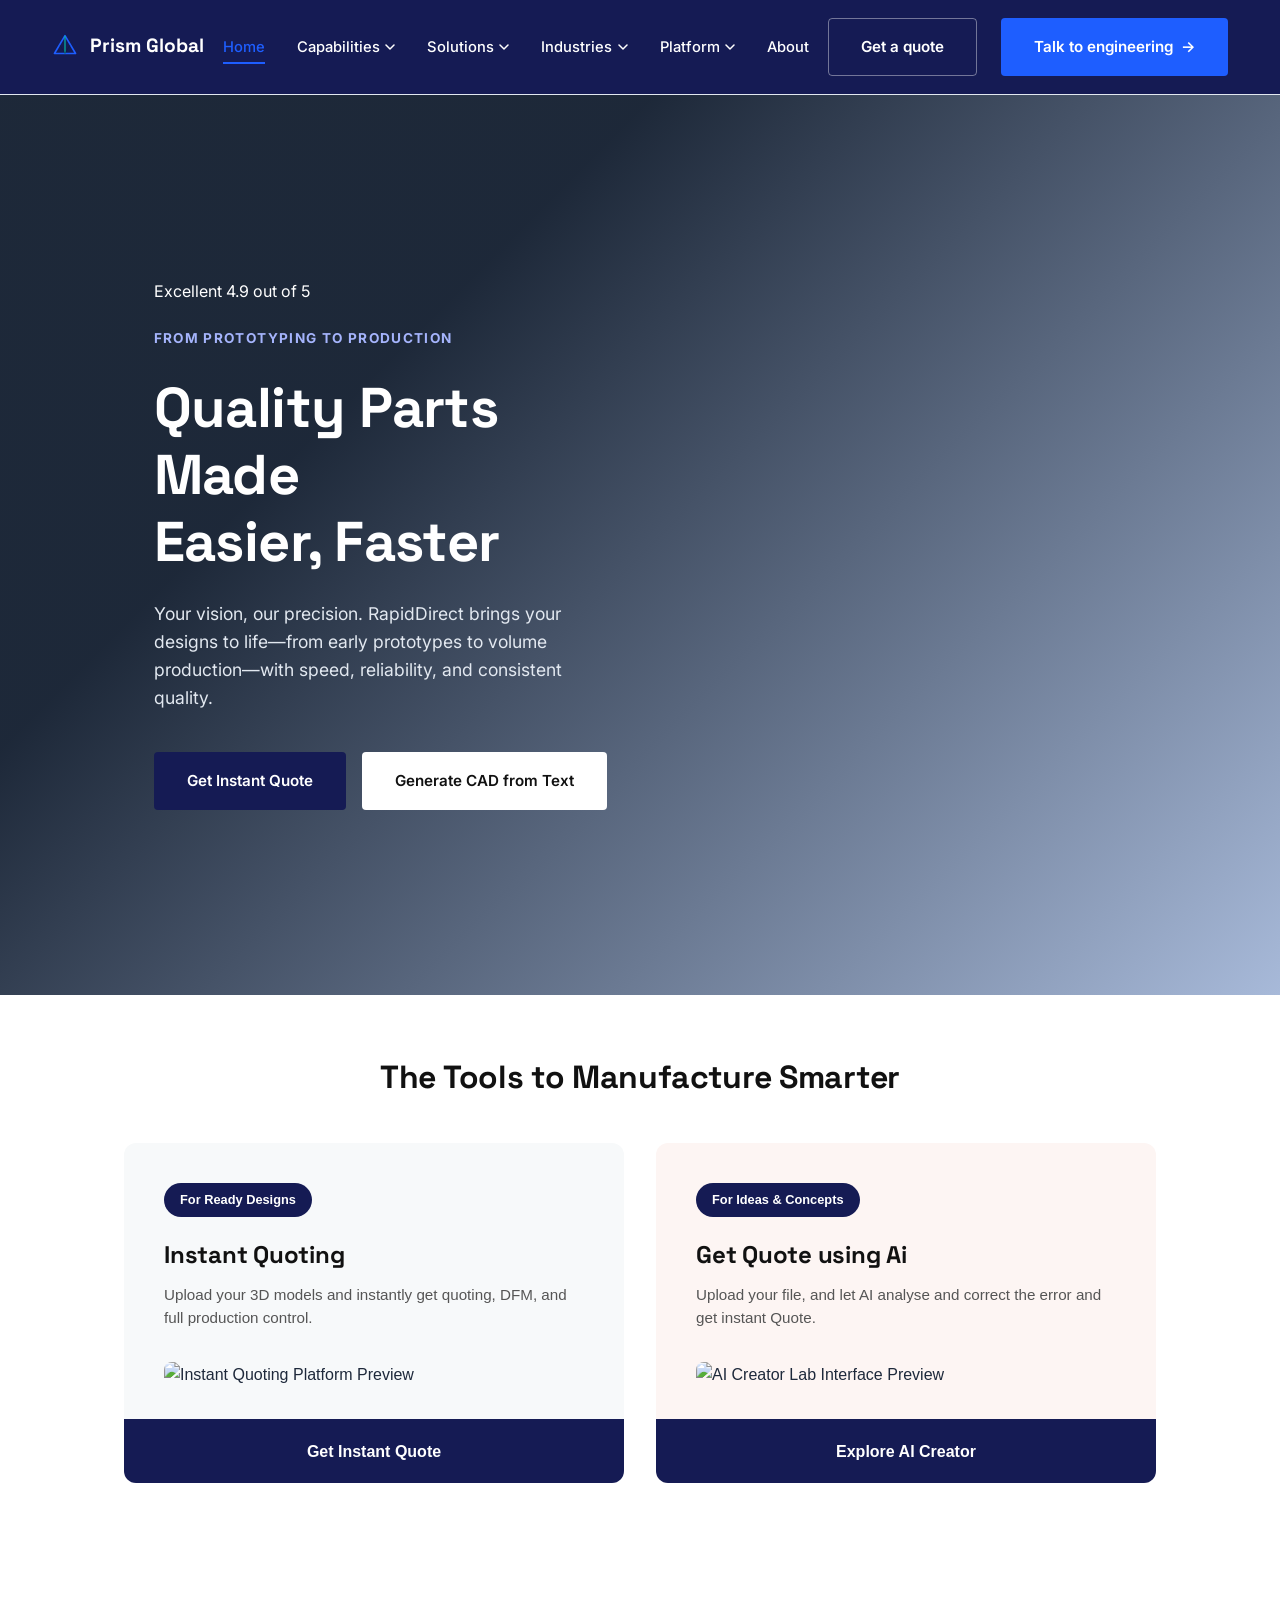
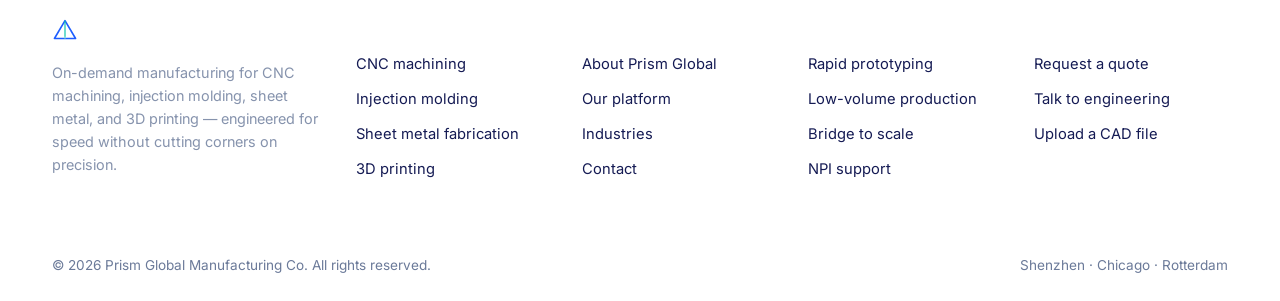
==== index.html @ 48ba1ddf "Add files via upload" ====
<!DOCTYPE html>
<html lang="en">
<head>
<meta charset="UTF-8">
<meta name="viewport" content="width=device-width, initial-scale=1.0">
<title>Prism Global — On-Demand Manufacturing, Engineered for Speed</title>
<meta name="description" content="Prism Global delivers CNC machining, injection molding, sheet metal fabrication, and 3D printing — instant quotes, DFM feedback in seconds, parts in days.">
<link rel="preconnect" href="https://fonts.googleapis.com">
<link href="https://fonts.googleapis.com/css2?family=Space+Grotesk:wght@500;600;700&family=Inter:wght@400;500;600;700&family=JetBrains+Mono:wght@400;500&display=swap" rel="stylesheet">
<link rel="stylesheet" href="css1/base.css">
<link rel="stylesheet" href="css1/home.css">
</head>
<body>
<a href="#main" class="skip-link">Skip to content</a>

<main id="main">

<!--Main Content -->

<section class="hero-container">
  <!-- Content overlays directly on top of the background image -->
  <div class="hero-content">
    <div class="rating-badge">Excellent 4.9 out of 5</div>
    <span class="subheading">FROM PROTOTYPING TO PRODUCTION</span>
    <h1>Quality Parts Made<br>Easier, Faster</h1>
    <p>Your vision, our precision. RapidDirect brings your designs to life—from early prototypes to volume production—with speed, reliability, and consistent quality.</p>
    
    <div class="cta-group">
      <a href="C:\Jay office\phase1\prism-global\instant_quote.html" class="btn btn-primary">Get Instant Quote</a>
      <a href="#" class="btn btn-secondary">Generate CAD from Text</a>
    </div>
  </div>
</section>

<!-- AI section -->
<section class="tools-section">
  <h2>The Tools to Manufacture Smarter</h2>

  <div class="cards-container">
    <!-- Card 1: Instant Quoting -->
    <div class="tool-card active-card">
      <div class="card-content">
        <span class="badge badge-orange">For Ready Designs</span>
        <h3>Instant Quoting</h3>
        <p>Upload your 3D models and instantly get quoting, DFM, and full production control.</p>
        
        <!-- Feature Image Placeholder -->
        <div class="card-media">
          <img src="https://encrypted-tbn0.gstatic.com/images?q=tbn:ANd9GcSIgb_VllIJW5W-Kflx4tvRFE-AvkRwxzD7aZAwD4zkhQ&s=10" alt="Instant Quoting Platform Preview">
        </div>
      </div>
      <a href="C:\Jay office\phase1\prism-global\instant_quote.html" class="card-btn btn-orange">Get Instant Quote</a>
    </div>

    <!-- Card 2: AI Creator Lab -->
    <div class="tool-card muted-card">
      <div class="card-content">
        <span class="badge badge-light-orange">For Ideas & Concepts</span>
        <h3>Get Quote using Ai</h3>
        <p>Upload your file, and let AI analyse and correct the error and get instant Quote.</p>
        
        <!-- Feature Image Placeholder -->
        <div class="card-media">
          <img src="https://encrypted-tbn0.gstatic.com/images?q=tbn:ANd9GcQfAURfXJtaR8CIlZBW0t8azBgQgSsqP8a3Q9wz_n7DvL50MKrvQDUOEPAQ&s=10" alt="AI Creator Lab Interface Preview">
        </div>
      </div>
      <a href="C:\Jay office\phase1\prism-global\Quote_With_Ai.html" class="card-btn btn-light-orange">Explore AI Creator</a>
    </div>
  </div>
</section>

</main>

<script src="js1/layout.js"></script>
</body>
</html>
---- css1/base.css ----
/* ============================================
   PRISM GLOBAL — Design Tokens & Base Styles
   ============================================ */

:root {
  /* Color tokens */
.hero-container {
  min-height: 100vh;
  width: 100%;
  
  background: linear-gradient(135deg, rgba(10,22,40,0.92) 30%, rgba(36,81,160,0.4) 100%), 
              url("https://png.pngtree.com/thumb_back/fh260/background/20241125/pngtree-factory-complex-in-a-long-shot-displaying-machinery-buildings-and-production-image_16634675.jpg");
  
  /* STEP 2: Make the background scale to cover everything */
  background-size: cover;
  background-position: center right;
  background-repeat: no-repeat;
  
  /* STEP 3: Align content to the left */
  display: flex;
  align-items: center;
}

/* Text Content Column Styling */
.hero-content {
  padding: 4rem 10% 4rem 12%;
  display: flex;
  flex-direction: column;
  gap: 1.5rem;
  max-width: 700px; /* Limits content width so it doesn't stretch across the screen */
  color: #ffffff;   /* Flips text color to white for dark background readability */
}

.subheading {
  font-size: 0.85rem;
  letter-spacing: 0.1em;
  font-weight: 700;
  color: #a5b4fc;   /* Light indigo tone for the subheading accent */
}

h1 {
  font-size: 3.5rem;
  line-height: 1.2;
  font-weight: 800;
}

p {
  font-size: 1.1rem;
  line-height: 1.6;
  color: #e2e8f0;   /* Muted white/grey for readable body copy */
}

/* Button Group Alignment */
.cta-group {
  display: flex;
  gap: 1rem;
  margin-top: 1rem;
}

.btn {
  padding: 1rem 2rem;
  font-weight: 600;
  text-decoration: none;
  border-radius: 4px;
}

.btn-primary {
  background-color: #151B54;
  color: white;
}

.btn-secondary {
  background-color: #ffffff;
  color: #111111;
}

.stat-row {
    display: flex;
    justify-content: space-around;
    align-items: center;
    flex-wrap: wrap;           
}
.section {
    width: 100%;
    background-color: #000000; 
    padding: 20px 0;         
}



/* Section Setup */
.tools-section {
  padding: 4rem 2rem;
  text-align: center;
  font-family: -apple-system, BlinkMacSystemFont, "Segoe UI", Roboto, sans-serif;
  background-color: #ffffff;
}

.tools-section h2 {
  font-size: 2rem;
  font-weight: 700;
  margin-bottom: 3rem;
  color: #111111;
}

/* Container for both cards */
.cards-container {
  display: flex;
  justify-content: center;
  gap: 2rem;
  max-width: 1100px;
  margin: 0 auto;
}

/* Individual Base Card Setup */
.tool-card {
  flex: 1;
  max-width: 500px;
  border-radius: 12px;
  display: flex;
  flex-direction: column;
  justify-content: space-between; /* Pushes the button cleanly to the bottom */
  overflow: hidden;
  text-align: left;
}

/* Background Color Variations */
.active-card {
  background-color: #f7f9fa; /* Light clean grey */
}

.muted-card {
  background-color: #fdf5f3; /* Very soft warm tint */
}

/* Card Upper Content Area */
.card-content {
  padding: 2.5rem 2.5rem 0 2.5rem;
}

/* Styling for Top Badges */
.badge {
  display: inline-block;
  padding: 0.4rem 1rem;
  border-radius: 20px;
  font-size: 0.8rem;
  font-weight: 600;
  margin-bottom: 1.5rem;
}

.badge-orange {
  background-color: #151B54;
  color: white;
}

.badge-light-orange {
  background-color: #151B54;
  color: white;
}

/* Card Typography */
.tool-card h3 {
  font-size: 1.5rem;
  font-weight: 700;
  margin-bottom: 1rem;
  color: #111111;
}

.tool-card p {
  font-size: 0.95rem;
  line-height: 1.5;
  color: #555555;
  margin-bottom: 2rem;
}

/* Interface Image Layout */
.card-media {
  width: 100%;
  height: auto;
  border-radius: 8px 8px 0 0;
  overflow: hidden;
 margin-bottom: 2rem;
}

.card-media img {
  width: 100%;
  display: block;
  object-fit: contain;
}

/* Full Width Card Action Buttons */
.card-btn {
  display: block;
  text-align: center;
  padding: 1.2rem;
  font-weight: 600;
  text-decoration: none;
  font-size: 1rem;
  transition: opacity 0.2s ease;
}

.card-btn:hover {
  opacity: 0.9;
}

.btn-orange {
  background-color: #151B54;
  color: white;
}

.btn-light-orange {
  background-color: #151B54;
  color: white;
}

/* Mobile Breakpoint Optimization */
@media (max-width: 768px) {
  .cards-container {
    flex-direction: column;
    align-items: center;
  }
  
  .tool-card {
    width: 100%;
  }
}
  --prism-navy-light: #122A52;
  --signal-blue: #1E5EFF;
  --signal-blue-dark: #1547CC;
  --cool-white: #F7F9FC;
  --pure-white: #FFFFFF;
  --slate: #475569;
  --slate-light: #94A3B8;
  --slate-dark: #1E293B;
  --precision-teal: #00C2A8;
  --near-black: #0F172A;
  --line: #E2E8F0;
  --line-dark: rgba(255,255,255,0.12);

  /* Type */
  --font-display: 'Space Grotesk', sans-serif;
  --font-body: 'Inter', sans-serif;
  --font-mono: 'JetBrains Mono', monospace;

  /* Spacing scale */
  --space-1: 0.5rem;
  --space-2: 1rem;
  --space-3: 1.5rem;
  --space-4: 2rem;
  --space-5: 3rem;
  --space-6: 4.5rem;
  --space-7: 6.5rem;
  --space-8: 9rem;

  --radius: 4px;
  --radius-lg: 8px;

  --max-width: 1240px;
}

* { margin: 0; padding: 0; box-sizing: border-box; }

html { scroll-behavior: smooth; }

@media (prefers-reduced-motion: reduce) {
  html { scroll-behavior: auto; }
  *, *::before, *::after {
    animation-duration: 0.01ms !important;
    animation-iteration-count: 1 !important;
    transition-duration: 0.01ms !important;
  }
}

body {
  font-family: var(--font-body);
  color: var(--slate-dark);
  background: var(--pure-white);
  line-height: 1.6;
  font-size: 16px;
  -webkit-font-smoothing: antialiased;
}

h1, h2, h3, h4 {
  font-family: var(--font-display);
  color: var(--prism-navy);
  font-weight: 600;
  line-height: 1.15;
  letter-spacing: -0.01em;
}

h1 { font-size: clamp(2.5rem, 5vw, 4rem); }
h2 { font-size: clamp(1.9rem, 3.2vw, 2.75rem); }
h3 { font-size: clamp(1.25rem, 2vw, 1.6rem); }
h4 { font-size: 1.1rem; }

p { color: var(--slate); }

a { color: inherit; text-decoration: none; }

img { max-width: 100%; display: block; }

.container {
  max-width: var(--max-width);
  margin: 0 auto;
  padding: 0 var(--space-4);
}

.eyebrow {
  font-family: var(--font-mono);
  font-size: 0.75rem;
  letter-spacing: 0.12em;
  text-transform: uppercase;
  color: var(--signal-blue);
  display: inline-flex;
  align-items: center;
  gap: 0.5em;
  margin-bottom: var(--space-2);
}

.eyebrow::before {
  content: '';
  width: 14px;
  height: 1px;
  background: var(--signal-blue);
}

.section {
  padding: var(--space-7) 0;
}

.section--tight { padding: var(--space-5) 0; }

.section--dark {
  background: var(--near-black);
  color: var(--pure-white);
}
.section--dark h2, .section--dark h3, .section--dark h4 { color: var(--pure-white); }
.section--dark p { color: #B8C2D6; }

.section--navy {
  background: var(--prism-navy);
  color: var(--pure-white);
}
.section--navy h2, .section--navy h3, .section--navy h4 { color: var(--pure-white); }
.section--navy p { color: #B8C2D6; }

.section--tint {
  background: var(--cool-white);
}

/* Buttons */
.btn {
  display: inline-flex;
  align-items: center;
  gap: 0.5em;
  font-family: var(--font-body);
  font-weight: 600;
  font-size: 0.95rem;
  padding: 0.85em 1.6em;
  border-radius: var(--radius);
  border: 1px solid transparent;
  cursor: pointer;
  transition: transform 0.15s ease, background 0.15s ease, border-color 0.15s ease, color 0.15s ease;
  white-space: nowrap;
}
.btn:hover { transform: translateY(-1px); }

.btn--primary {
  background: var(--signal-blue);
  color: var(--pure-white);
}
.btn--primary:hover { background: var(--signal-blue-dark); }

.btn--ghost {
  background: transparent;
  border-color: rgba(255,255,255,0.4);
  color: var(--pure-white);
}
.btn--ghost:hover { border-color: var(--pure-white); color: var(--pure-white); }

.btn--ghost-light {
  background: transparent;
  border-color: rgba(255,255,255,0.3);
  color: var(--pure-white);
}
.btn--ghost-light:hover { border-color: var(--pure-white); }

.btn--arrow::after {
  content: '→';
  transition: transform 0.15s ease;
}
.btn--arrow:hover::after { transform: translateX(3px); }

/* Focus visibility */
a:focus-visible, button:focus-visible, input:focus-visible, textarea:focus-visible, select:focus-visible {
  outline: 2px solid var(--signal-blue);
  outline-offset: 2px;
  border-radius: 2px;
}

/* ===== Header / Nav ===== */
.site-header {
  position: sticky;
  top: 0;
  z-index: 100;
  background: #151B54;
  backdrop-filter: blur(10px);
  border-bottom: 1px solid var(--line);
}

.nav {
  display: flex;
  align-items: center;
  justify-content: space-between;
  padding: 1.1rem var(--space-4);
  max-width: var(--max-width);
  margin: 0 auto;
}

.logo {
  display: flex;
  align-items: center;
  gap: 0.6em;
  font-family: var(--font-display);
  font-weight: 700;
  font-size: 1.2rem;
  color: var(--pure-white);
}

.logo-mark {
  width: 26px;
  height: 26px;
  flex-shrink: 0;
}

.nav-links {
  display: flex;
  align-items: center;
  gap: var(--space-4);
  list-style: none;
}

.nav-links a {
  font-size: 0.92rem;
  font-weight: 500;
  color: var(--pure-white);
  position: relative;
  padding: 0.3em 0;
  transition: color 0.15s ease;
}
.nav-links a:hover { color: var(--signal-blue); }
.nav-links a.active { color: var(--signal-blue); }
.nav-links a.active::after {
  content: '';
  position: absolute;
  bottom: -4px;
  left: 0;
  right: 0;
  height: 2px;
  background: var(--signal-blue);
}

/* Dropdown nav item */
.has-dropdown { position: relative; }

.nav-dropdown-trigger {
  display: inline-flex;
  align-items: center;
  gap: 0.35em;
  background: none;
  border: none;
  font-family: var(--font-body);
  font-size: 0.92rem;
  font-weight: 500;
  color: var(--pure-white);
  cursor: pointer;
  padding: 0.3em 0;
  position: relative;
  transition: color 0.15s ease;
}
.nav-dropdown-trigger:hover,
.nav-dropdown-trigger[aria-expanded="true"] { color: var(--signal-blue); }
.nav-dropdown-trigger.active { color: var(--signal-blue); }
.nav-dropdown-trigger.active::after {
  content: '';
  position: absolute;
  bottom: -4px;
  left: 0;
  right: 0;
  height: 2px;
  background: var(--signal-blue);
}
.nav-dropdown-trigger .caret {
  transition: transform 0.18s ease;
}
.nav-dropdown-trigger[aria-expanded="true"] .caret {
  transform: rotate(180deg);
}

.nav-dropdown {
  position: absolute;
  top: calc(100% + 14px);
  left: -16px;
  background: var(--pure-white);
  border: 1px solid var(--line);
  border-radius: var(--radius-lg);
  box-shadow: 0 18px 36px -12px rgba(11,30,61,0.18);
  padding: 0.5rem;
  min-width: 260px;
  display: flex;
  flex-direction: column;
  gap: 0.15rem;
  opacity: 0;
  visibility: hidden;
  transform: translateY(-6px);
  transition: opacity 0.15s ease, transform 0.15s ease, visibility 0.15s ease;
  z-index: 60;
}
.has-dropdown.open .nav-dropdown {
  opacity: 1;
  visibility: visible;
  transform: translateY(0);
}

.dropdown-item {
  display: flex;
  flex-direction: column;
  padding: 0.6em 0.8em;
  border-radius: var(--radius);
  transition: background 0.12s ease;
}
.dropdown-item:hover { background: var(--cool-white); }
.dropdown-item-label {
  font-size: 0.92rem;
  font-weight: 600;
  color: var(--prism-navy);
}
.dropdown-item-desc {
  font-size: 0.78rem;
  color: var(--slate-light);
  margin-top: 0.1em;
}
.dropdown-item--all {
  border-bottom: 1px solid var(--line);
  border-radius: var(--radius) var(--radius) 0 0;
  margin-bottom: 0.2rem;
  padding-bottom: 0.7em;
}
.dropdown-item--all .dropdown-item-label { color: var(--signal-blue); }

@media (max-width: 920px) {
  .has-dropdown { width: 100%; }
  .nav-dropdown-trigger {
    width: 100%;
    justify-content: space-between;
    padding: 0.5em 0;
  }
  .nav-dropdown {
    position: static;
    box-shadow: none;
    border: none;
    border-left: 2px solid var(--line);
    border-radius: 0;
    margin: 0.3em 0 0.5em 0.6em;
    padding: 0.2rem 0 0.2rem 0.6rem;
    min-width: 0;
    max-height: 0;
    overflow: hidden;
    opacity: 1;
    visibility: visible;
    transform: none;
    transition: max-height 0.2s ease;
  }
  .has-dropdown.open .nav-dropdown {
    max-height: 400px;
  }
}

/* ── Mega-menu (Capabilities + Solutions) ── */
/* Full-bleed: spans entire viewport width, anchored below the sticky header,
   with a full-height dark left rail flush to the screen edge. */

.cmega,
.nav-megamenu {
  display: none;
  position: fixed;
  top: var(--header-height, 73px); /* sits just below the sticky header */
  left: 0;
  right: 0;
  width: 100vw;
  background: #111214;
  border: none;
  border-top: 1px solid #2a2a2a;
  border-bottom: 1px solid #2a2a2a;
  box-shadow: 0 24px 60px rgba(0,0,0,0.45);
  border-radius: 0;
  padding: 0;
  min-width: 0;
  max-height: 80vh;
  overflow-y: auto;
  z-index: 60;
  /* Neutralize the opacity/visibility/transform-based show-hide from .nav-dropdown,
     since this variant uses display:none/block instead. */
  opacity: 1;
  visibility: visible;
  transform: none;
  transition: none;
}
.has-dropdown.open .cmega,
.has-dropdown.open .nav-megamenu { display: block; }

.cmega-inner {
  display: flex;
  align-items: stretch;
  max-width: 1400px;
  margin: 0 auto;
}

/* Left rail — full height of the panel, generous padding like the reference */
.cmega-left {
  min-width: 260px;
  max-width: 260px;
  flex-shrink: 0;
  padding: 3rem 2.5rem 3rem 1.5rem;
  border-right: 1px solid #2a2a2a;
}
.cmega-heading {
  font-family: var(--font-display);
  font-size: 1.9rem;
  font-weight: 700;
  color: #ffffff;
  margin-bottom: 1rem;
  line-height: 1.15;
}
.cmega-desc {
  font-size: 0.92rem;
  color: #9aa0ad;
  line-height: 1.6;
  max-width: 220px;
}

/* Content area — sits beside the rail, own padding so it doesn't touch the rail's border */
.cmega-content {
  flex: 1;
  display: flex;
  gap: 3rem;
  padding: 3rem 2rem 3rem 3rem;
}

.cmega-middle { flex: 2; display: flex; flex-direction: column; }
.cmega-middle-cols {
  display: grid;
  grid-template-columns: 1fr 1fr;
  gap: 0 3rem;
  flex: 1;
}
.cmega-section-title {
  font-family: var(--font-display);
  font-size: 1.25rem;
  font-weight: 700;
  color: #0041C2;
  margin-bottom: 0.6rem;
}
.cmega-rule {
  border: none;
  border-top: 1px solid #2a2a2a;
  margin-bottom: 1.25rem;
}
.cmega-rule--section { margin-bottom: 1.5rem; }
.cmega-col { display: flex; flex-direction: column; gap: 1.75rem; }
.cmega-group { display: flex; flex-direction: column; }
.cmega-sub-title {
  font-family: var(--font-body);
  font-size: 0.85rem;
  text-transform: uppercase;
  letter-spacing: 0.06em;
  color: #7a8088;
  margin-bottom: 0.6rem;
  font-weight: 600;
}
.cmega-link {
  display: block;
  font-size: 0.95rem;
  color: #ffffff;
  padding: 0.45rem 0;
  text-decoration: none;
  transition: color 0.12s ease;
  line-height: 1.4;
}
.cmega-link:hover { color:  #ffffff; }

.cmega-right {
  flex: 1;
  min-width: 220px;
  max-width: 260px;
  flex-shrink: 0;
  display: flex;
  flex-direction: column;
  gap: 2rem;
}
.cmega-right-group { display: flex; flex-direction: column; }

@media (max-width: 920px) {
  .cmega, .nav-megamenu { position: static; max-height: none; overflow-y: visible; }
  .cmega-inner { flex-direction: column; }
  .cmega-left { max-width: none; padding: 1.5rem; border-right: none; border-bottom: 1px solid #2a2a2a; }
  .cmega-content { flex-direction: column; padding: 1.5rem; gap: 1.5rem; }
  .cmega-middle-cols { grid-template-columns: 1fr; gap: 1.5rem; }
  .cmega-right { max-width: none; }
}

/* ======= SOLUTIONS MEGA-MENU (shares cmega-left / cmega-content shell) ======= */
.mega-content { flex: 1; display: flex; gap: 3rem; padding: 3rem 2rem 3rem 3rem; }

/* ======= INDUSTRIES MEGA-MENU: icon tiles in a grid (matches reference) ======= */
.industries-mega-content {
  flex-direction: column;
  align-items: flex-start;
  gap: 0;
  width: 100%;
}
.industries-tile-grid {
  display: grid;
  grid-template-columns: repeat(5, 1fr);
  gap: 0.85rem 1rem;
  width: 100%;
  margin-top: 1.25rem;
}
.industry-tile {
  display: flex;
  align-items: center;
  gap: 0.75rem;
  padding: 0.95rem 1.1rem;
  background: #1c1c1e;
  border: 1px solid #2a2a2a;
  border-radius: var(--radius);
  text-decoration: none;
  transition: background 0.14s ease, border-color 0.14s ease, transform 0.14s ease;
}
.industry-tile:hover {
  background: #242427;
  border-color: #3a3a3d;
  transform: translateY(-1px);
}
.industry-tile-icon {
  width: 32px;
  height: 32px;
  flex-shrink: 0;
  border-radius: 7px;
  background: rgba(30,94,255,0.12);
  color: #1E5EFF;
  display: flex;
  align-items: center;
  justify-content: center;
}
.industry-tile-label {
  font-size: 0.95rem;
  font-weight: 600;
  color: #ffffff;
}

@media (max-width: 1100px) {
  .industries-tile-grid { grid-template-columns: repeat(3, 1fr); }
}
@media (max-width: 920px) {
  .industries-tile-grid { grid-template-columns: 1fr 1fr; gap: 0.6rem; }
}
@media (max-width: 600px) {
  .industries-tile-grid { grid-template-columns: 1fr; }
}

.mega-col { flex: 1; min-width: 200px; }
.mega-col-title {
  font-family: var(--font-body);
  font-size: 0.95rem;
  text-transform: uppercase;
  letter-spacing: 0.06em;
  color: #0041C2;
  margin-bottom: 0.6rem;
  font-weight: 800;
}
/* Platfrom text*/____
.mega-col-title--accent {
  font-family: var(--font-display);
  font-size: 1rem;
  text-transform: none;
  letter-spacing: 0;
  color: #0041C2;
  font-weight: 700;
  display: flex;
  align-items: center;
  gap: 0.5em;
}

/* Platform mega-menu: numbered step list + CTA, third column */
.platform-steps-col { min-width: 230px; }
.process-list--mega {
  list-style: none;
  display: flex;
  flex-direction: column;
  gap: 0.9em;
  margin-bottom: 1.25rem;
}
.process-list--mega li {
  display: flex;
  align-items: center;
  gap: 0.85em;
  font-size: 0.9rem;
  color: #c4c8d1;
  position: relative;
}
.process-list--mega .process-list-num {
  width: 24px;
  height: 24px;
  background: transparent;
  border: 1px solid #3a3a3d;
  color: #c4c8d1;
  font-size: 0.75rem;
}
.process-list--mega li:not(:last-child) .process-list-num::after {
  background: #3a3a3d;
  height: 1.4em;
}
.platform-steps-cta {
  width: 100%;
  justify-content: center;
  border-color: #0041C2;
  color: #0041C2;
}
.platform-steps-cta:hover { background: rgba(255,107,74,0.1); border-color: #0041C2; }
.mega-col-rule { border: none; border-top: 1px solid #2a2a2a; margin-bottom: 1.25rem; }
.mega-item {
  display: flex;
  align-items: flex-start;
  gap: 0.6rem;
  padding: 0.5rem 0.5rem;
  border-radius: var(--radius);
  transition: background 0.12s ease;
  text-decoration: none;
  margin: 0 -0.5rem;
}
.mega-item:hover { background: rgba(255,255,255,0.06); }
.mega-item-dot {
  width: 6px; height: 6px; border-radius: 50%;
  background: #6b7280; margin-top: 0.5em;
  flex-shrink: 0; transition: background 0.12s ease;
}
.mega-item:hover .mega-item-dot { background: #FF6B4A; }
.mega-item-body { display: flex; flex-direction: column; gap: 0.15rem; }
.mega-item-label {
  font-size: 0.95rem; font-weight: 600; color: #ffffff;
  display: flex; align-items: center; gap: 0.4rem;
}
.mega-item-desc { font-size: 0.78rem; color: #9aa0ad; }
.mega-badge {
  font-family: var(--font-mono); font-size: 0.65rem; font-weight: 600;
  background: var(--signal-blue); color: var(--pure-white);
  padding: 0.15em 0.45em; border-radius: 3px; letter-spacing: 0.04em;
}
.mega-plain-item {
  display: block; font-size: 0.95rem; color: #ffffff;
  padding: 0.45rem 0.5rem; border-radius: var(--radius);
  transition: background 0.12s ease, color 0.12s ease;
  margin: 0 -0.5rem;
}
.mega-plain-item:hover { background: rgba(255,255,255,0.06); color: #FF6B4A; }

@media (max-width: 920px) {
  .mega-content { flex-direction: column; padding: 1.5rem; gap: 1.5rem; }
}
.nav-cta { display: flex; align-items: center; gap: var(--space-3); }

.nav-toggle {
  display: none;
  flex-direction: column;
  gap: 4px;
  background: #151B54;
  border: none;
  cursor: pointer;
  padding: 0.5em;
}
.nav-toggle span {
  width: 22px;
  height: 2px;
  background: var(--prism-navy);
}

@media (max-width: 920px) {
  .nav-links { 
    position: fixed;
    top: 64px;
    left: 0;
    right: 0;
    background: var(--pure-white);
    flex-direction: column;
    align-items: flex-start;
    padding: var(--space-3) var(--space-4);
    border-bottom: 1px solid var(--line);
    gap: var(--space-2);
    transform: translateY(-110%);
    transition: transform 0.25s ease;
    max-height: 80vh;
    overflow-y: auto;
  }
  .nav-links.open { transform: translateY(0); }
  .nav-toggle { display: flex; }
  .nav-cta .btn--ghost { display: none; }
}

/* ===== Footer ===== */
.site-footer {
  background: var(--prism-navy);
  color: #151B54;
  padding: var(--space-6) 0 var(--space-3);
}

.footer-grid {
  display: grid;
  grid-template-columns: 1.4fr 1fr 1fr 1fr 1fr;
  gap: var(--space-4);
  padding-bottom: var(--space-5);
  border-bottom: 1px solid var(--line-dark);
}

.footer-col h4 {
  color: var(--pure-white);
  font-size: 0.85rem;
  letter-spacing: 0.05em;
  text-transform: uppercase;
  font-family: var(--font-mono);
  margin-bottom: var(--space-2);
  font-weight: 500;
}

.footer-col ul { list-style: none; display: flex; flex-direction: column; gap: 0.6em; }
.footer-col a { font-size: 0.92rem; transition: color 0.15s ease; }
.footer-col a:hover { color: #151B54; }

.footer-brand p { color: #8693AD; font-size: 0.9rem; max-width: 280px; margin-top: var(--space-2); }

.footer-bottom {
  display: flex;
  justify-content: space-between;
  align-items: center;
  padding-top: var(--space-3);
  font-size: 0.85rem;
  color: #6B7A99;
  flex-wrap: wrap;
  gap: 1em;
}

@media (max-width: 860px) {
  .footer-grid { grid-template-columns: 1fr 1fr; }
  .footer-brand { grid-column: 1 / -1; }
}

/* ===== Shared components ===== */

.page-hero {
  padding: var(--space-7) 0 var(--space-6);
  background: var(--prism-navy);
  color: var(--pure-white);
  position: relative;
  overflow: hidden;
}
.page-hero h1 { color: var(--pure-white); }
.page-hero p { color: #B8C2D6; }
.page-hero .container { position: relative; z-index: 2; max-width: 760px; }

.grid-3 {
  display: grid;
  grid-template-columns: repeat(3, 1fr);
  gap: var(--space-4);
}
.grid-2 {
  display: grid;
  grid-template-columns: repeat(2, 1fr);
  gap: var(--space-4);
}
.grid-4 {
  display: grid;
  grid-template-columns: repeat(4, 1fr);
  gap: var(--space-3);
}

@media (max-width: 900px) {
  .grid-3, .grid-4 { grid-template-columns: repeat(2, 1fr); }
}
@media (max-width: 620px) {
  .grid-3, .grid-2, .grid-4 { grid-template-columns: 1fr; }
}

.card {
  background: var(--pure-white);
  border: 1px solid var(--line);
  border-radius: var(--radius-lg);
  padding: var(--space-4);
  transition: border-color 0.2s ease, transform 0.2s ease, box-shadow 0.2s ease;
}
.card:hover {
  border-color: var(--signal-blue);
  transform: translateY(-2px);
  box-shadow: 0 12px 24px -8px rgba(11,30,61,0.12);
}

.card .spec {
  font-family: var(--font-mono);
  font-size: 0.78rem;
  color: var(--precision-teal);
  background: rgba(0,194,168,0.08);
  display: inline-block;
  padding: 0.3em 0.6em;
  border-radius: 3px;
  margin-top: var(--space-2);
}

.tag {
  font-family: var(--font-mono);
  font-size: 0.72rem;
  letter-spacing: 0.05em;
  text-transform: uppercase;
  color: var(--slate);
  border: 1px solid var(--line);
  padding: 0.25em 0.6em;
  border-radius: 3px;
}

.section-head {
  max-width: 620px;
  margin-bottom: var(--space-5);
}
.section-head.center { margin-left: auto; margin-right: auto; text-align: center; }

.divider {
  height: 1px;
  background: var(--line);
  border: none;
}

.stat-row {
  display: grid;
  grid-template-columns: repeat(4, 1fr);
  gap: var(--space-4);
}
.stat-num {
  font-family: var(--font-display);
  font-size: clamp(2rem, 4vw, 3rem);
  font-weight: 700;
  color: var(--pure-white);
}
.stat-label {
  font-family: var(--font-mono);
  font-size: 0.78rem;
  color: var(--precision-teal);
  text-transform: uppercase;
  letter-spacing: 0.06em;
  margin-top: 0.4em;
}

@media (max-width: 760px) {
  .stat-row { grid-template-columns: repeat(2, 1fr); gap: var(--space-3); }
}

.cta-banner {
  background: linear-gradient(135deg, var(--prism-navy) 0%, #16315E 100%);
  border-radius: var(--radius-lg);
  padding: var(--space-6);
  text-align: center;
  color: var(--pure-white);
}
.cta-banner h2 { color: var(--pure-white); }
.cta-banner p { color: #B8C2D6; max-width: 540px; margin: 0 auto var(--space-3); }
.cta-actions { display: flex; gap: var(--space-2); justify-content: center; flex-wrap: wrap; }

/* Process steps */
.process-step {
  display: flex;
  gap: var(--space-3);
  padding: var(--space-3) 0;
  border-bottom: 1px solid var(--line);
}
.process-step:last-child { border-bottom: none; }
.process-step .step-index {
  font-family: var(--font-mono);
  font-size: 0.85rem;
  color: var(--signal-blue);
  min-width: 2.4em;
}

/* Breadcrumb-ish back link */
.back-link {
  display: inline-flex;
  align-items: center;
  gap: 0.4em;
  font-size: 0.85rem;
  color: var(--slate-light);
  margin-bottom: var(--space-3);
}
.back-link:hover { color: var(--pure-white); }

/* Skip link */
.skip-link {
  position: absolute;
  left: -999px;
  top: 0;
  background: var(--signal-blue);
  color: white;
  padding: 0.6em 1em;
  z-index: 200;
}
.skip-link:focus { left: 0; }
---- css1/home.css ----
/* ============================================
   PRISM GLOBAL — Homepage styles
   ============================================ */

.hero {
  position: relative;
  background: var(--prism-navy);
  overflow: hidden;
  padding: var(--space-7) 0 var(--space-7);
  min-height: 640px;
  display: flex;
  align-items: center;
}

.hero-bg {
  position: absolute;
  inset: 0;
  opacity: 0.9;
}

.prism-beam { width: 100%; height: 100%; }

.beam-in { stroke-dasharray: 480; stroke-dashoffset: 480; animation: drawIn 1.1s ease-out 0.2s forwards; }
.prism-shape { stroke-dasharray: 360; stroke-dashoffset: 360; animation: drawIn 0.9s ease-out 1.1s forwards; opacity: 0; animation-fill-mode: forwards; }
.prism-shape { animation-name: drawShape; }
.beam-out line {
  stroke-dasharray: 700;
  stroke-dashoffset: 700;
  animation: drawIn 1.2s ease-out forwards;
}
.beam-out line:nth-child(1) { animation-delay: 1.5s; }
.beam-out line:nth-child(2) { animation-delay: 1.65s; }
.beam-out line:nth-child(3) { animation-delay: 1.8s; }
.beam-out line:nth-child(4) { animation-delay: 1.95s; }
.beam-out line:nth-child(5) { animation-delay: 2.1s; }
.facet-labels text {
  opacity: 0;
  animation: fadeIn 0.6s ease forwards;
}
.facet-labels text:nth-child(1) { animation-delay: 2.0s; }
.facet-labels text:nth-child(2) { animation-delay: 2.15s; }
.facet-labels text:nth-child(3) { animation-delay: 2.3s; }
.facet-labels text:nth-child(4) { animation-delay: 2.45s; }
.facet-labels text:nth-child(5) { animation-delay: 2.6s; }

@keyframes drawIn { to { stroke-dashoffset: 0; } }
@keyframes drawShape { to { stroke-dashoffset: 0; opacity: 1; } }
@keyframes fadeIn { to { opacity: 1; } }

@media (prefers-reduced-motion: reduce) {
  .beam-in, .prism-shape, .beam-out line, .facet-labels text {
    animation: none;
    stroke-dashoffset: 0;
    opacity: 1;
  }
}

.hero-content { max-width: 640px; position: relative; z-index: 2; }

.hero h1 { color: var(--pure-white); margin-bottom: var(--space-3); }

.hero-sub {
  color: #B8C2D6;
  font-size: 1.08rem;
  max-width: 540px;
  margin-bottom: var(--space-4);
}

.hero-actions { display: flex; gap: var(--space-2); flex-wrap: wrap; margin-bottom: var(--space-4); }

.hero-trust {
  display: flex;
  align-items: center;
  gap: 0.7em;
  font-family: var(--font-mono);
  font-size: 0.78rem;
  color: #7E8EAD;
  flex-wrap: wrap;
}
.hero-trust .dot { width: 4px; height: 4px; border-radius: 50%; background: #4A5C82; }

@media (max-width: 760px) {
  .hero { min-height: auto; padding-top: var(--space-6); }
  .hero-bg { opacity: 0.35; }
}

/* Platform teaser */
.platform-teaser {
  display: grid;
  grid-template-columns: 1fr 1fr;
  gap: var(--space-6);
  align-items: center;
}

.checklist {
  list-style: none;
  display: flex;
  flex-direction: column;
  gap: 0.7em;
  margin: var(--space-3) 0 var(--space-4);
}
.checklist li {
  padding-left: 1.6em;
  position: relative;
  font-size: 0.95rem;
  color: var(--slate-dark);
}
.checklist li::before {
  content: '';
  position: absolute;
  left: 0;
  top: 0.45em;
  width: 9px;
  height: 9px;
  border: 1.5px solid var(--signal-blue);
  border-radius: 2px;
}

.mock-window {
  background: var(--near-black);
  border-radius: var(--radius-lg);
  padding: var(--space-3);
  font-family: var(--font-mono);
  font-size: 0.85rem;
  color: #B8C2D6;
  box-shadow: 0 24px 48px -16px rgba(11,30,61,0.35);
}
.mock-row {
  display: flex;
  justify-content: space-between;
  padding: 0.7em 0;
  border-bottom: 1px solid rgba(255,255,255,0.08);
}
.mock-row:last-child { border-bottom: none; }
.mock-row--total { color: white; font-weight: 600; padding-top: 1em; }
.mock-row .tag { font-size: 0.7rem; }

@media (max-width: 860px) {
  .platform-teaser { grid-template-columns: 1fr; }
}

/* Process grid */
.process-grid {
  display: grid;
  grid-template-columns: repeat(2, 1fr);
  gap: 0 var(--space-5);
  max-width: 900px;
  margin: 0 auto;
}
@media (max-width: 700px) {
  .process-grid { grid-template-columns: 1fr; }
}

/* Industries row */
.industries-row {
  display: flex;
  gap: var(--space-5);
  flex-wrap: wrap;
  font-family: var(--font-display);
  font-weight: 600;
  font-size: 1.1rem;
  color: var(--slate-light);
  margin-top: var(--space-2);
}

/* Testimonial */
.testimonial {
  max-width: 720px;
  margin: 0 auto;
  text-align: center;
}
.testimonial-quote {
  font-family: var(--font-display);
  font-size: 1.5rem;
  color: var(--prism-navy);
  line-height: 1.4;
  margin-bottom: var(--space-2);
}
.testimonial-attr {
  font-family: var(--font-mono);
  font-size: 0.82rem;
  color: var(--slate-light);
}
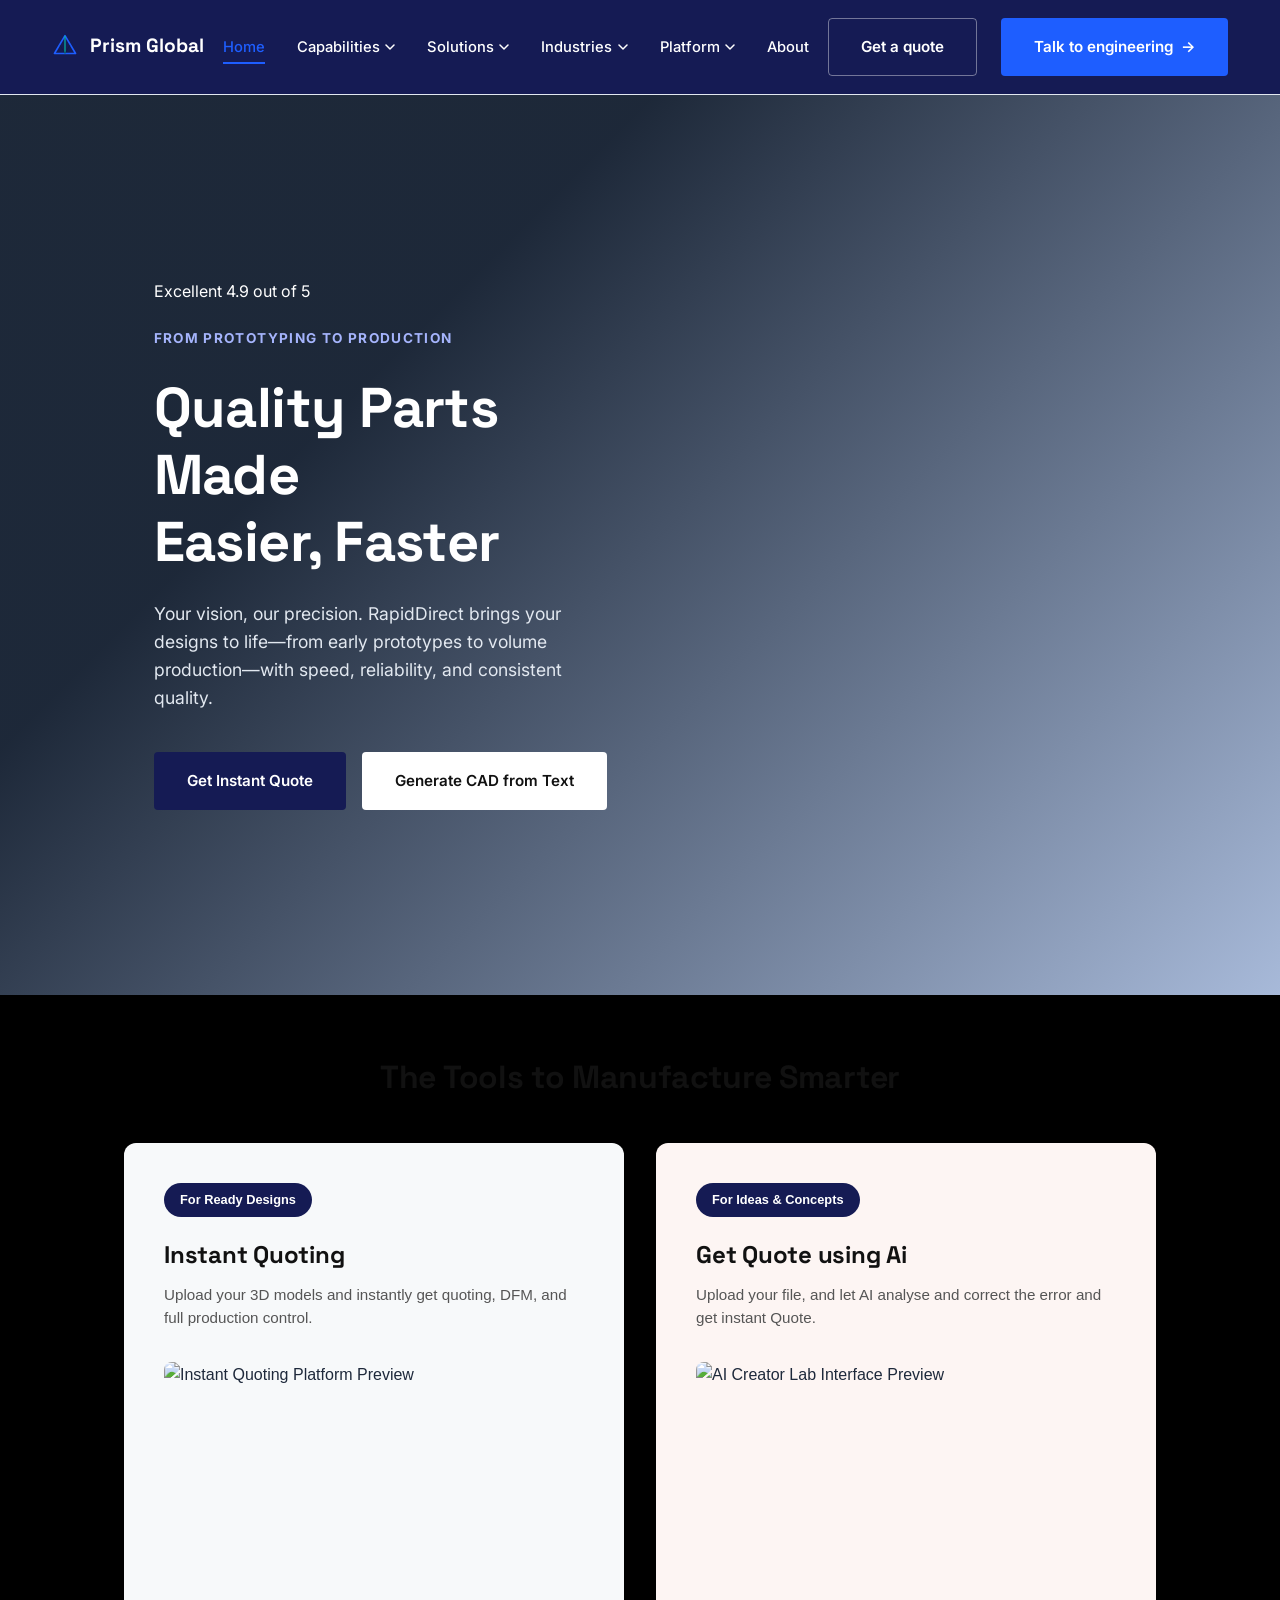
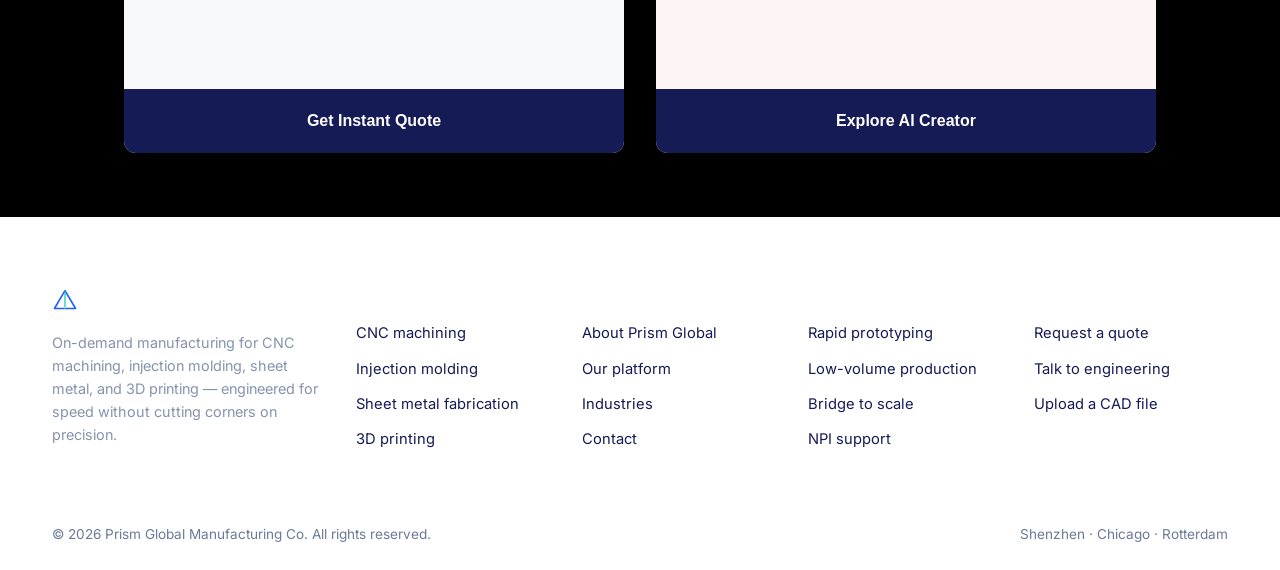
==== commit 2138402b: "Add files via upload" ====
--- a/index.html
+++ b/index.html
@@ -26,7 +26,7 @@
     <p>Your vision, our precision. RapidDirect brings your designs to life—from early prototypes to volume production—with speed, reliability, and consistent quality.</p>
     
     <div class="cta-group">
-      <a href="C:\Jay office\phase1\prism-global\instant_quote.html" class="btn btn-primary">Get Instant Quote</a>
+      <a href="instant_quote.html" class="btn btn-primary">Get Instant Quote</a>
       <a href="#" class="btn btn-secondary">Generate CAD from Text</a>
     </div>
   </div>
@@ -46,10 +46,10 @@
         
         <!-- Feature Image Placeholder -->
         <div class="card-media">
-          <img src="https://encrypted-tbn0.gstatic.com/images?q=tbn:ANd9GcSIgb_VllIJW5W-Kflx4tvRFE-AvkRwxzD7aZAwD4zkhQ&s=10" alt="Instant Quoting Platform Preview">
+          <img src="https://encrypted-tbn0.gstatic.com/images?q=tbn:ANd9GcRgZfUYYojzby0oGnDJ-b1IVE3zM86i6EQH5PyQNI6mag&s=10" alt="Instant Quoting Platform Preview">
         </div>
       </div>
-      <a href="C:\Jay office\phase1\prism-global\instant_quote.html" class="card-btn btn-orange">Get Instant Quote</a>
+      <a href="instant_quote.html" class="card-btn btn-orange">Get Instant Quote</a>
     </div>
 
     <!-- Card 2: AI Creator Lab -->
@@ -61,10 +61,10 @@
         
         <!-- Feature Image Placeholder -->
         <div class="card-media">
-          <img src="https://encrypted-tbn0.gstatic.com/images?q=tbn:ANd9GcQfAURfXJtaR8CIlZBW0t8azBgQgSsqP8a3Q9wz_n7DvL50MKrvQDUOEPAQ&s=10" alt="AI Creator Lab Interface Preview">
+          <img src="https://pros.com/learn/wp-content/uploads/2025/06/ai-price-advantage-unlocking-pricing-efficiency-ai-thumbnail_xffemk-3-1200x720.jpg" height="295"  alt="AI Creator Lab Interface Preview">
         </div>
       </div>
-      <a href="C:\Jay office\phase1\prism-global\Quote_With_Ai.html" class="card-btn btn-light-orange">Explore AI Creator</a>
+      <a href="Quote_With_Ai.html" class="card-btn btn-light-orange">Explore AI Creator</a>
     </div>
   </div>
 </section>
--- a/css1/base.css
+++ b/css1/base.css
@@ -93,7 +93,7 @@
   padding: 4rem 2rem;
   text-align: center;
   font-family: -apple-system, BlinkMacSystemFont, "Segoe UI", Roboto, sans-serif;
-  background-color: #ffffff;
+  background-color: #000000;
 }
 
 .tools-section h2 {
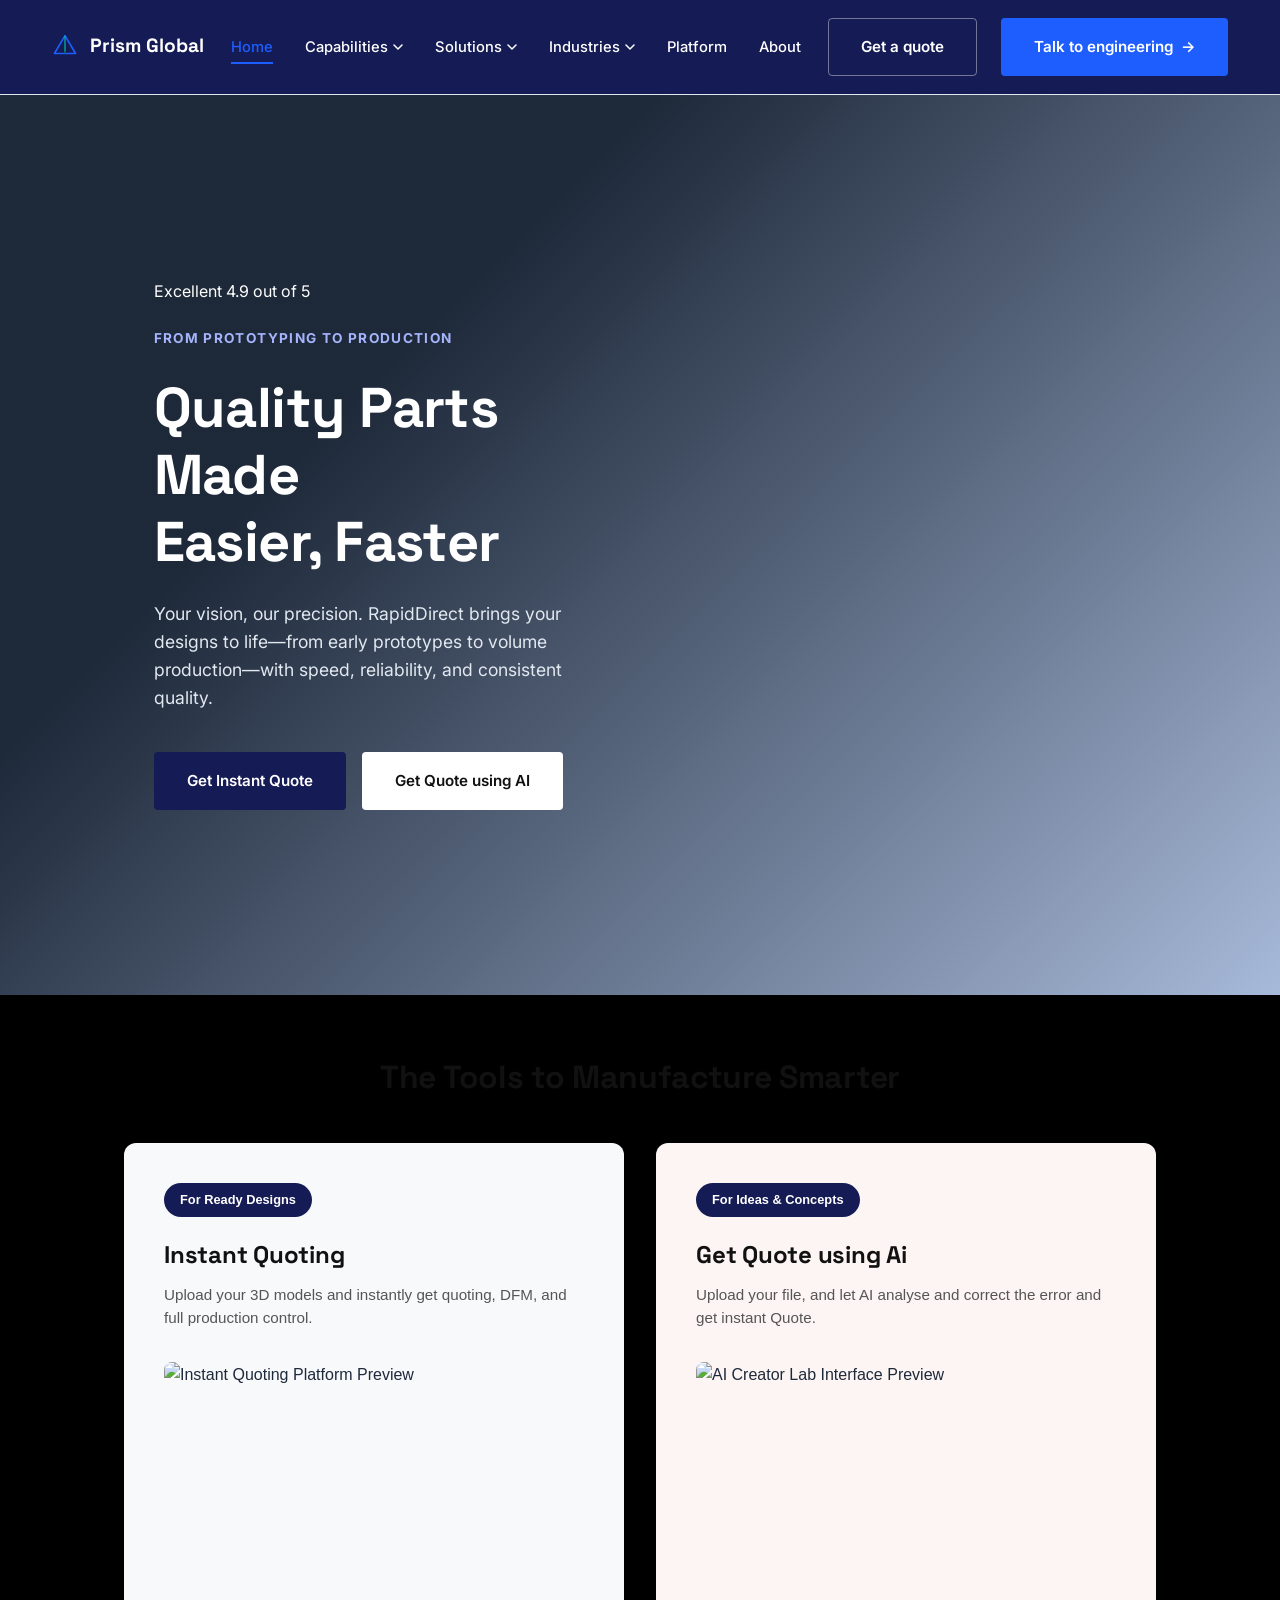
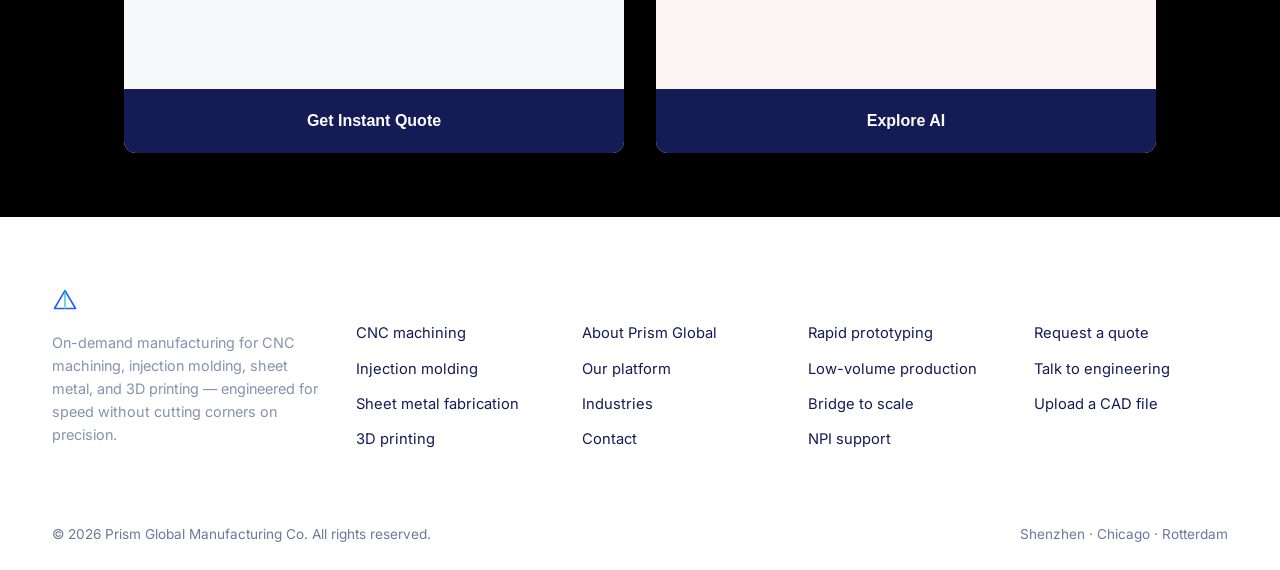
==== commit 5b713016: "Add files via upload" ====
--- a/index.html
+++ b/index.html
@@ -27,7 +27,7 @@
     
     <div class="cta-group">
       <a href="instant_quote.html" class="btn btn-primary">Get Instant Quote</a>
-      <a href="#" class="btn btn-secondary">Generate CAD from Text</a>
+      <a href="Quote_With_Ai.html" class="btn btn-secondary">Get Quote using AI</a>
     </div>
   </div>
 </section>
@@ -64,7 +64,7 @@
           <img src="https://pros.com/learn/wp-content/uploads/2025/06/ai-price-advantage-unlocking-pricing-efficiency-ai-thumbnail_xffemk-3-1200x720.jpg" height="295"  alt="AI Creator Lab Interface Preview">
         </div>
       </div>
-      <a href="Quote_With_Ai.html" class="card-btn btn-light-orange">Explore AI Creator</a>
+      <a href="Quote_With_Ai.html" class="card-btn btn-light-orange">Explore AI </a>
     </div>
   </div>
 </section>
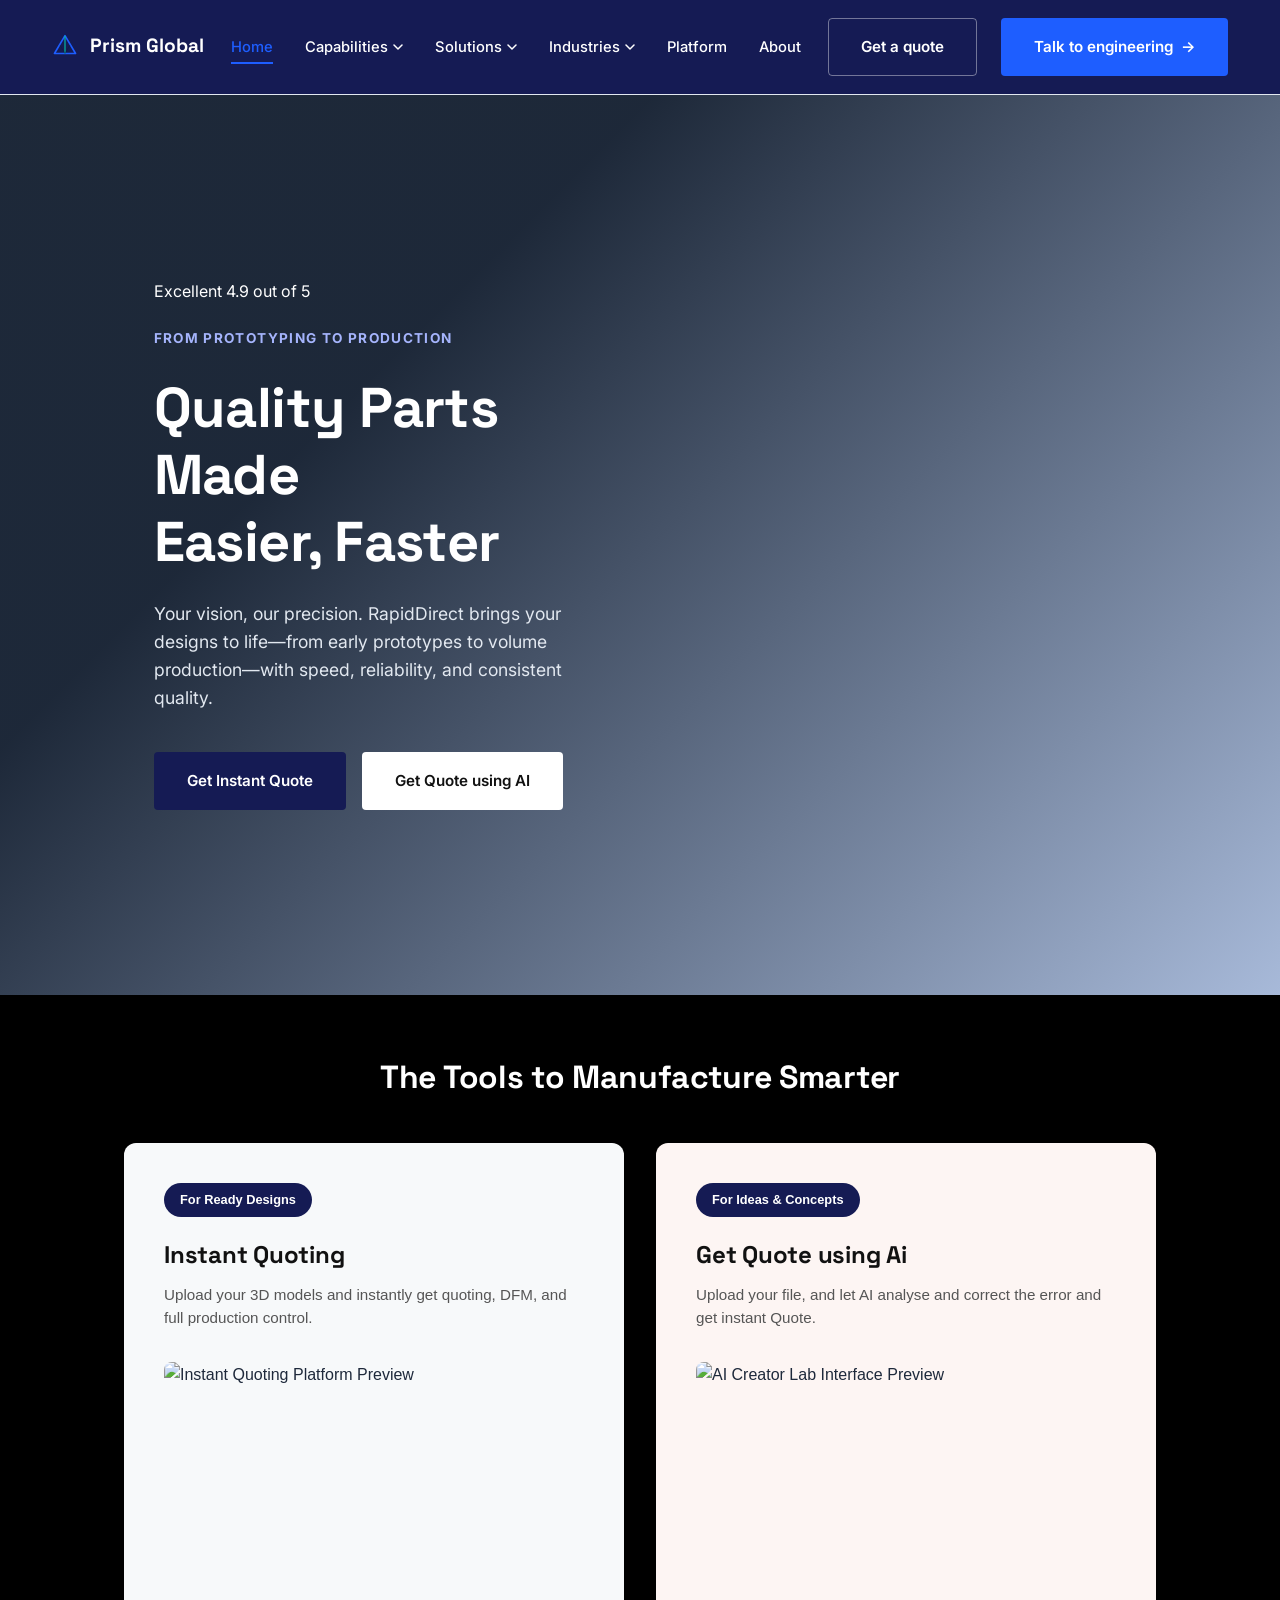
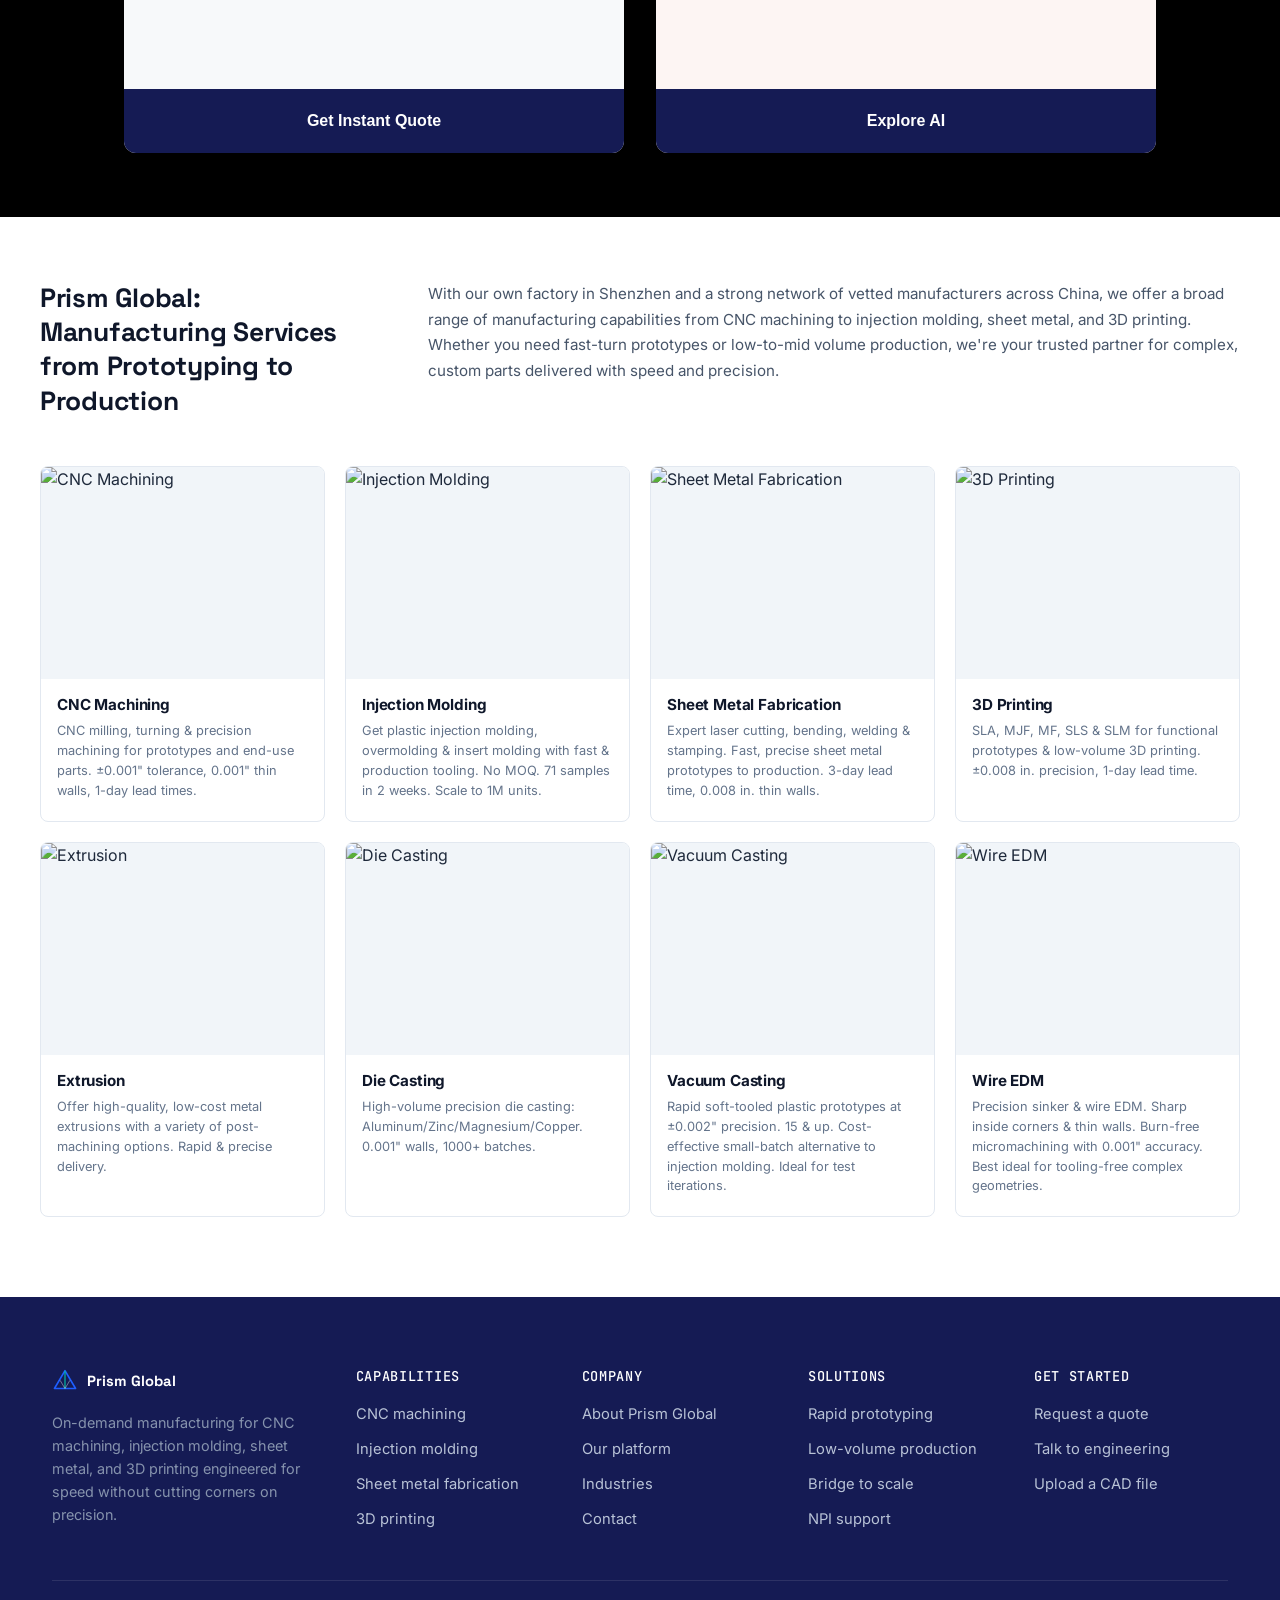
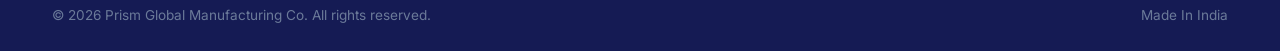
==== commit 09e5f0b4: "Add files via upload" ====
--- a/index.html
+++ b/index.html
@@ -15,16 +15,13 @@
 
 <main id="main">
 
-<!--Main Content -->
-
+<!-- Hero Section -->
 <section class="hero-container">
-  <!-- Content overlays directly on top of the background image -->
   <div class="hero-content">
     <div class="rating-badge">Excellent 4.9 out of 5</div>
     <span class="subheading">FROM PROTOTYPING TO PRODUCTION</span>
     <h1>Quality Parts Made<br>Easier, Faster</h1>
     <p>Your vision, our precision. RapidDirect brings your designs to life—from early prototypes to volume production—with speed, reliability, and consistent quality.</p>
-    
     <div class="cta-group">
       <a href="instant_quote.html" class="btn btn-primary">Get Instant Quote</a>
       <a href="Quote_With_Ai.html" class="btn btn-secondary">Get Quote using AI</a>
@@ -32,10 +29,9 @@
   </div>
 </section>
 
-<!-- AI section -->
+<!-- AI Tools Section -->
 <section class="tools-section">
   <h2>The Tools to Manufacture Smarter</h2>
-
   <div class="cards-container">
     <!-- Card 1: Instant Quoting -->
     <div class="tool-card active-card">
@@ -43,8 +39,6 @@
         <span class="badge badge-orange">For Ready Designs</span>
         <h3>Instant Quoting</h3>
         <p>Upload your 3D models and instantly get quoting, DFM, and full production control.</p>
-        
-        <!-- Feature Image Placeholder -->
         <div class="card-media">
           <img src="https://encrypted-tbn0.gstatic.com/images?q=tbn:ANd9GcRgZfUYYojzby0oGnDJ-b1IVE3zM86i6EQH5PyQNI6mag&s=10" alt="Instant Quoting Platform Preview">
         </div>
@@ -55,17 +49,119 @@
     <!-- Card 2: AI Creator Lab -->
     <div class="tool-card muted-card">
       <div class="card-content">
-        <span class="badge badge-light-orange">For Ideas & Concepts</span>
+        <span class="badge badge-light-orange">For Ideas &amp; Concepts</span>
         <h3>Get Quote using Ai</h3>
         <p>Upload your file, and let AI analyse and correct the error and get instant Quote.</p>
-        
-        <!-- Feature Image Placeholder -->
         <div class="card-media">
-          <img src="https://pros.com/learn/wp-content/uploads/2025/06/ai-price-advantage-unlocking-pricing-efficiency-ai-thumbnail_xffemk-3-1200x720.jpg" height="295"  alt="AI Creator Lab Interface Preview">
+          <img src="https://pros.com/learn/wp-content/uploads/2025/06/ai-price-advantage-unlocking-pricing-efficiency-ai-thumbnail_xffemk-3-1200x720.jpg" height="295" alt="AI Creator Lab Interface Preview">
         </div>
       </div>
-      <a href="Quote_With_Ai.html" class="card-btn btn-light-orange">Explore AI </a>
+      <a href="Quote_With_Ai.html" class="card-btn btn-light-orange">Explore AI</a>
     </div>
+  </div>
+</section>
+
+<!-- Manufacturing Services Section -->
+
+
+<section class="services-section">
+  <div class="services-inner">
+
+    <!-- Left: Section Header -->
+    <div class="services-header">
+      <h2>Prism Global: Manufacturing Services<br>from Prototyping to Production</h2>
+    </div>
+
+    <!-- Right: Description -->
+    <div class="services-description">
+      <p>With our own factory in Shenzhen and a strong network of vetted manufacturers across China, we offer a broad range of manufacturing capabilities from CNC machining to injection molding, sheet metal, and 3D printing. Whether you need fast-turn prototypes or low-to-mid volume production, we're your trusted partner for complex, custom parts delivered with speed and precision.</p>
+    </div>
+
+  </div>
+
+  <!-- 8-card Grid -->
+  <div class="services-grid">
+
+    <a href="#" class="service-card">
+      <div class="service-card-img">
+        <img src="https://images.unsplash.com/photo-1581091226033-d5c48150dbaa?w=400&q=80" alt="CNC Machining">
+      </div>
+      <div class="service-card-body">
+        <h4>CNC Machining</h4>
+        <p>CNC milling, turning &amp; precision machining for prototypes and end-use parts. ±0.001" tolerance, 0.001" thin walls, 1-day lead times.</p>
+      </div>
+    </a>
+
+    <a href="#" class="service-card">
+      <div class="service-card-img">
+        <img src="https://images.unsplash.com/photo-1565043666747-69f6646db940?w=400&q=80" alt="Injection Molding">
+      </div>
+      <div class="service-card-body">
+        <h4>Injection Molding</h4>
+        <p>Get plastic injection molding, overmolding &amp; insert molding with fast &amp; production tooling. No MOQ. 71 samples in 2 weeks. Scale to 1M units.</p>
+      </div>
+    </a>
+
+    <a href="#" class="service-card">
+      <div class="service-card-img">
+        <img src="https://images.unsplash.com/photo-1504328345606-18bbc8c9d7d1?w=400&q=80" alt="Sheet Metal Fabrication">
+      </div>
+      <div class="service-card-body">
+        <h4>Sheet Metal Fabrication</h4>
+        <p>Expert laser cutting, bending, welding &amp; stamping. Fast, precise sheet metal prototypes to production. 3-day lead time, 0.008 in. thin walls.</p>
+      </div>
+    </a>
+
+    <a href="#" class="service-card">
+      <div class="service-card-img">
+        <img src="https://images.unsplash.com/photo-1614064641938-3bbee52942c7?w=400&q=80" alt="3D Printing">
+      </div>
+      <div class="service-card-body">
+        <h4>3D Printing</h4>
+        <p>SLA, MJF, MF, SLS &amp; SLM for functional prototypes &amp; low-volume 3D printing. ±0.008 in. precision, 1-day lead time.</p>
+      </div>
+    </a>
+
+    <a href="#" class="service-card">
+      <div class="service-card-img">
+        <img src="https://images.unsplash.com/photo-1586864387789-628af9feed72?w=400&q=80" alt="Extrusion">
+      </div>
+      <div class="service-card-body">
+        <h4>Extrusion</h4>
+        <p>Offer high-quality, low-cost metal extrusions with a variety of post-machining options. Rapid &amp; precise delivery.</p>
+      </div>
+    </a>
+
+    <a href="#" class="service-card">
+      <div class="service-card-img">
+        <img src="https://images.unsplash.com/photo-1565043666747-69f6646db940?w=400&q=80" alt="Die Casting">
+      </div>
+      <div class="service-card-body">
+        <h4>Die Casting</h4>
+        <p>High-volume precision die casting: Aluminum/Zinc/Magnesium/Copper. 0.001" walls, 1000+ batches.</p>
+      </div>
+    </a>
+
+    <a href="#" class="service-card">
+      <div class="service-card-img">
+        <img src="https://images.unsplash.com/photo-1518770660439-4636190af475?w=400&q=80" alt="Vacuum Casting">
+      </div>
+      <div class="service-card-body">
+        <h4>Vacuum Casting</h4>
+        <p>Rapid soft-tooled plastic prototypes at ±0.002" precision. 15 &amp; up. Cost-effective small-batch alternative to injection molding. Ideal for test iterations.</p>
+      </div>
+    </a>
+
+    <a href="#" class="service-card">
+      <div class="service-card-img">
+        <img src="https://images.unsplash.com/photo-1606206591513-adbfbdd4e500?w=400&q=80" alt="Wire EDM">
+      </div>
+      <div class="service-card-body">
+        <h4>Wire EDM</h4>
+        <p>Precision sinker &amp; wire EDM. Sharp inside corners &amp; thin walls. Burn-free micromachining with 0.001" accuracy. Best ideal for tooling-free complex geometries.</p>
+      </div>
+    </a>
+
   </div>
 </section>
 
@@ -73,4 +169,4 @@
 
 <script src="js1/layout.js"></script>
 </body>
-</html>
+</html>
--- a/css1/base.css
+++ b/css1/base.css
@@ -100,7 +100,7 @@
   font-size: 2rem;
   font-weight: 700;
   margin-bottom: 3rem;
-  color: #111111;
+  color: #ffffff;
 }
 
 /* Container for both cards */
@@ -909,8 +909,8 @@
 
 /* ===== Footer ===== */
 .site-footer {
-  background: var(--prism-navy);
-  color: #151B54;
+  background: #151B54;
+  color: #B8C2D6;
   padding: var(--space-6) 0 var(--space-3);
 }
 
@@ -919,7 +919,7 @@
   grid-template-columns: 1.4fr 1fr 1fr 1fr 1fr;
   gap: var(--space-4);
   padding-bottom: var(--space-5);
-  border-bottom: 1px solid var(--line-dark);
+  border-bottom: 1px solid rgba(255,255,255,0.1);
 }
 
 .footer-col h4 {
@@ -933,8 +933,8 @@
 }
 
 .footer-col ul { list-style: none; display: flex; flex-direction: column; gap: 0.6em; }
-.footer-col a { font-size: 0.92rem; transition: color 0.15s ease; }
-.footer-col a:hover { color: #151B54; }
+.footer-col a { font-size: 0.92rem; color: #B8C2D6; transition: color 0.15s ease; }
+.footer-col a:hover { color: #ffffff; }
 
 .footer-brand p { color: #8693AD; font-size: 0.9rem; max-width: 280px; margin-top: var(--space-2); }
 
@@ -1108,4 +1108,144 @@
   padding: 0.6em 1em;
   z-index: 200;
 }
-.skip-link:focus { left: 0; }+.skip-link:focus { left: 0; }
+
+/* ============================================
+   MANUFACTURING SERVICES SECTION
+   ============================================ */
+
+.services-section {
+  padding: 4rem 2rem 5rem;
+  background-color: #ffffff;
+  font-family: var(--font-body, 'Inter', sans-serif);
+}
+
+/* Top row: heading left, description right */
+.services-inner {
+  display: flex;
+  align-items: flex-start;
+  gap: 3rem;
+  max-width: 1200px;
+  margin: 0 auto 3rem;
+}
+
+.services-header {
+  flex: 0 0 340px;
+}
+
+.services-header h2 {
+  font-size: 1.65rem;
+  font-weight: 700;
+  line-height: 1.3;
+  color: #0f172a;
+  margin: 0;
+}
+
+.services-description {
+  flex: 1;
+}
+
+.services-description p {
+  font-size: 0.95rem;
+  line-height: 1.7;
+  color: #475569;
+  margin: 0;
+}
+
+/* 4-column card grid */
+.services-grid {
+  display: grid;
+  grid-template-columns: repeat(4, 1fr);
+  gap: 1.25rem;
+  max-width: 1200px;
+  margin: 0 auto;
+}
+
+/* Individual service card */
+.service-card {
+  display: flex;
+  flex-direction: column;
+  border: 1px solid #e2e8f0;
+  border-radius: 8px;
+  overflow: hidden;
+  text-decoration: none;
+  background: #ffffff;
+  transition: border-color 0.2s ease, box-shadow 0.2s ease, transform 0.2s ease;
+}
+
+.service-card:hover {
+  border-color: #1E5EFF;
+  box-shadow: 0 8px 24px -6px rgba(11, 30, 61, 0.12);
+  transform: translateY(-2px);
+}
+
+/* Card image */
+.service-card-img {
+  width: 100%;
+  aspect-ratio: 4 / 3;
+  overflow: hidden;
+  background: #f1f5f9;
+}
+
+.service-card-img img {
+  width: 100%;
+  height: 100%;
+  object-fit: cover;
+  display: block;
+  transition: transform 0.3s ease;
+}
+
+.service-card:hover .service-card-img img {
+  transform: scale(1.04);
+}
+
+/* Card text body */
+.service-card-body {
+  padding: 1rem 1rem 1.25rem;
+  display: flex;
+  flex-direction: column;
+  gap: 0.4rem;
+  flex: 1;
+}
+
+.service-card-body h4 {
+  font-size: 0.95rem;
+  font-weight: 700;
+  color: #0f172a;
+  margin: 0;
+  font-family: var(--font-body, 'Inter', sans-serif);
+  line-height: 1.3;
+}
+
+.service-card-body p {
+  font-size: 0.8rem;
+  line-height: 1.55;
+  color: #64748b;
+  margin: 0;
+}
+
+/* Responsive */
+@media (max-width: 1100px) {
+  .services-grid {
+    grid-template-columns: repeat(3, 1fr);
+  }
+}
+
+@media (max-width: 800px) {
+  .services-inner {
+    flex-direction: column;
+    gap: 1.5rem;
+  }
+  .services-header {
+    flex: none;
+  }
+  .services-grid {
+    grid-template-columns: repeat(2, 1fr);
+  }
+}
+
+@media (max-width: 480px) {
+  .services-grid {
+    grid-template-columns: 1fr;
+  }
+}
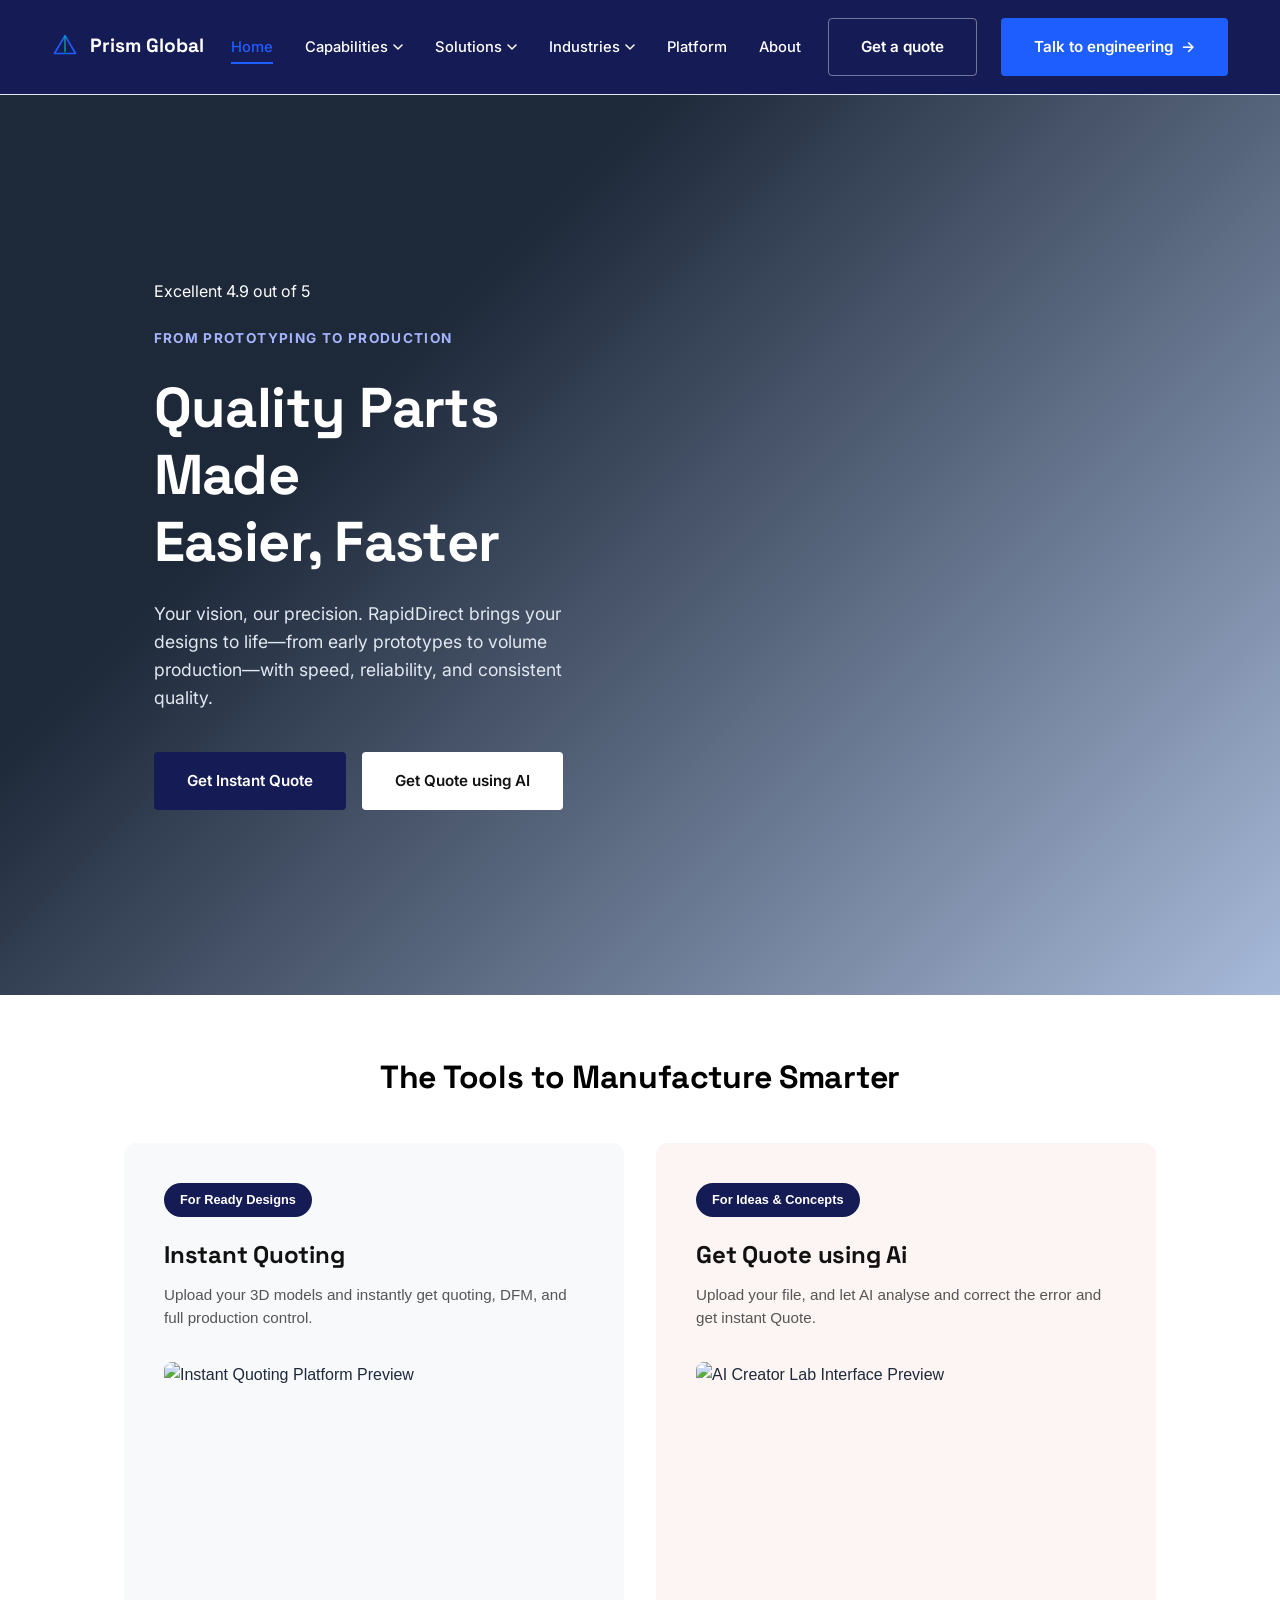
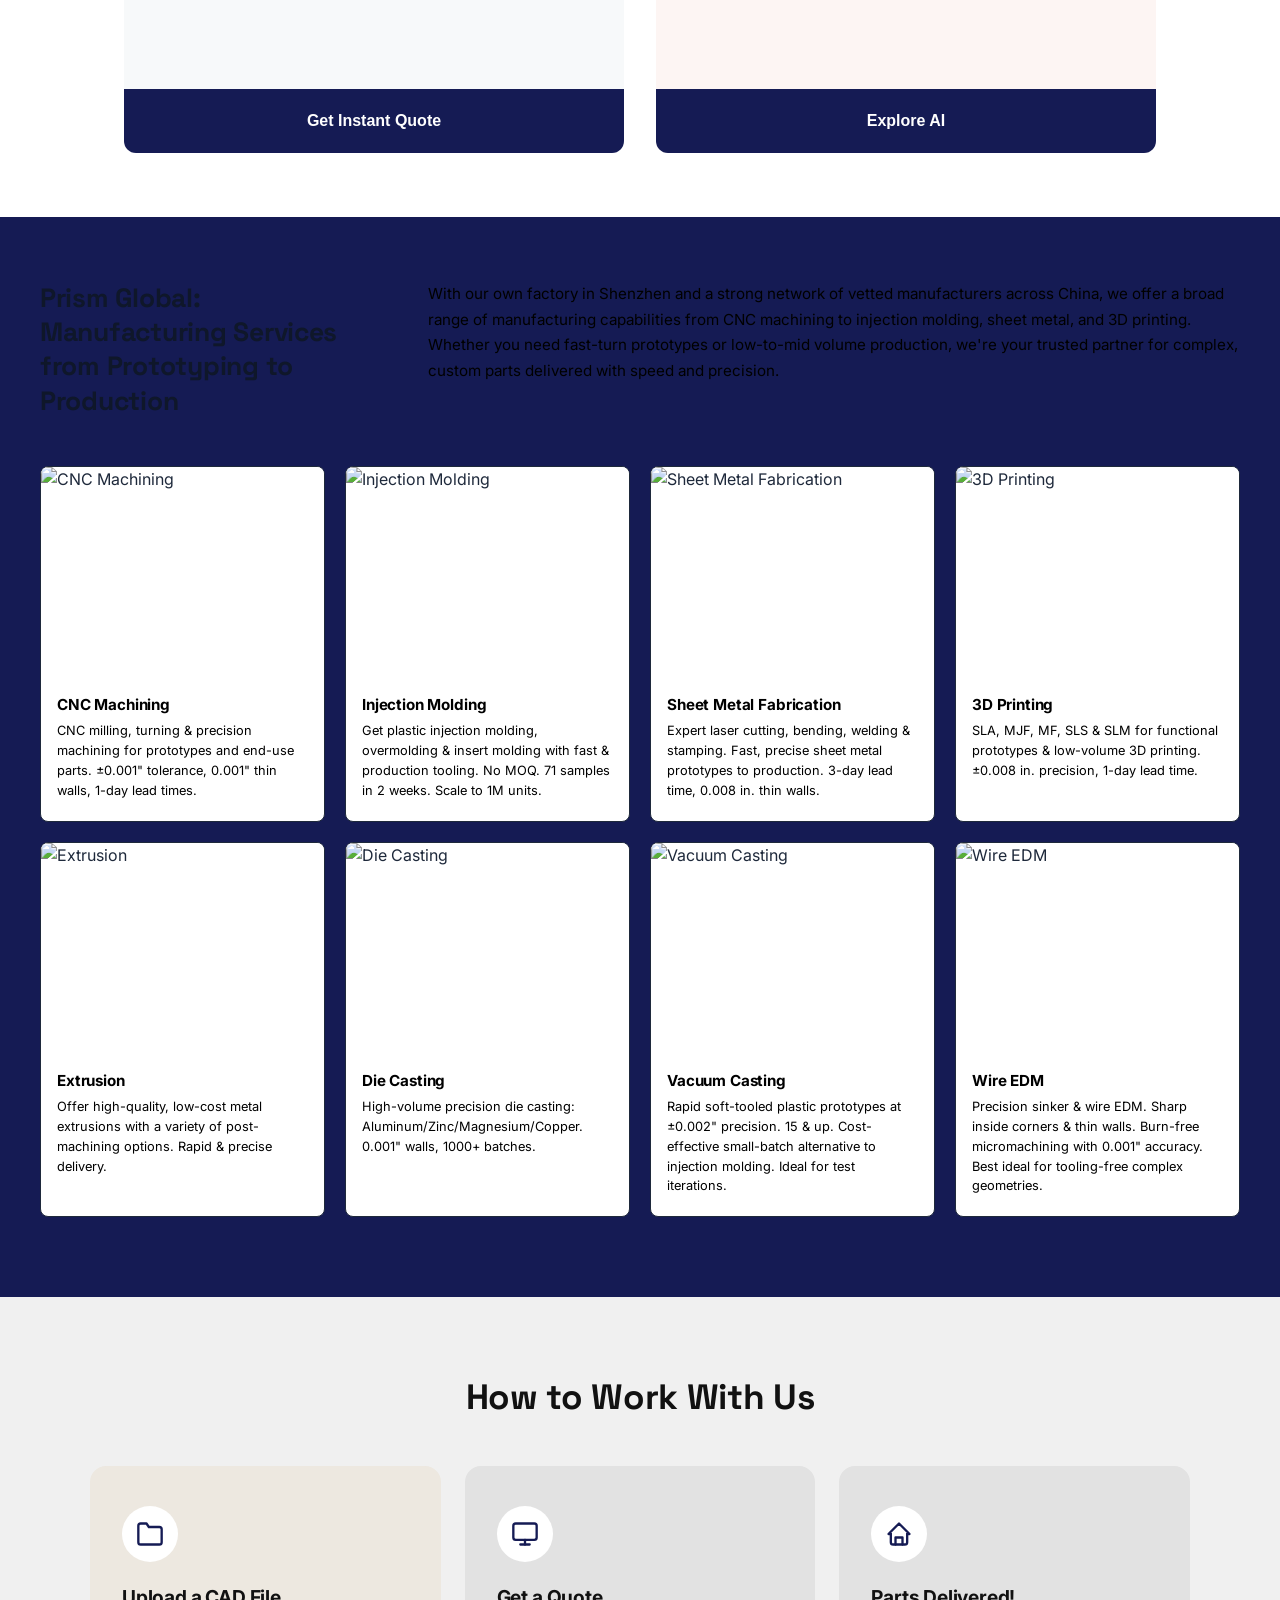
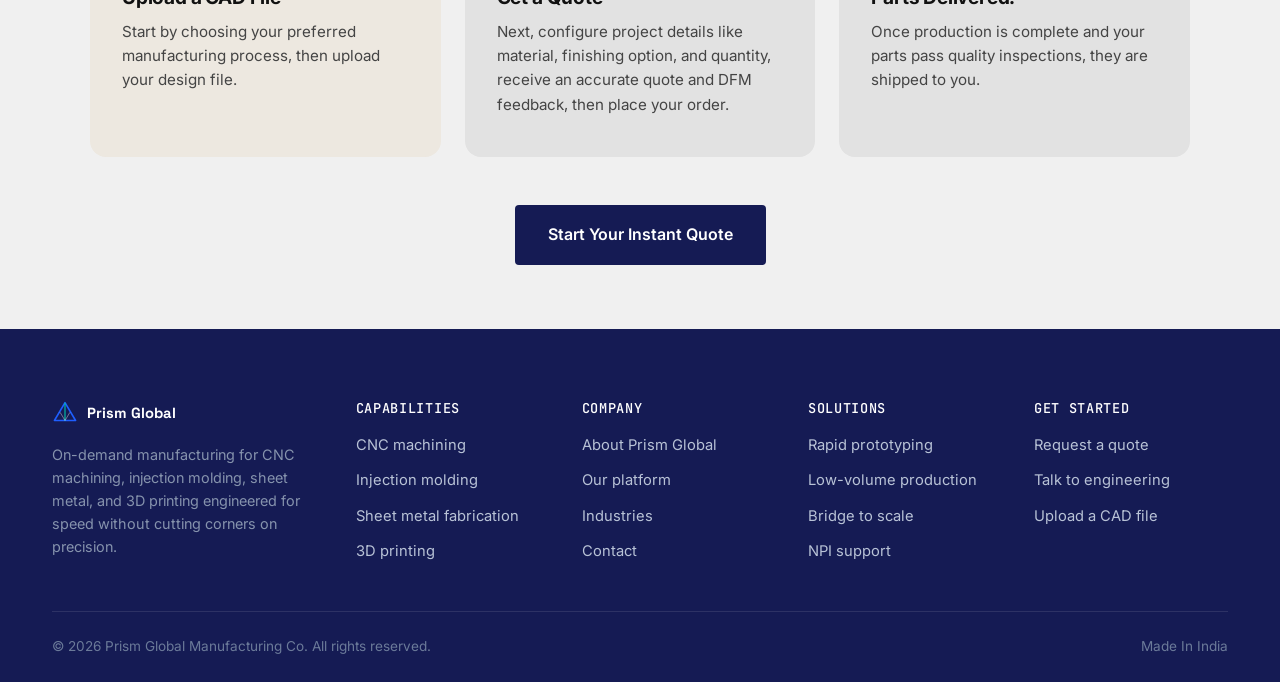
==== commit d2679700: "Add files via upload" ====
--- a/index.html
+++ b/index.html
@@ -84,7 +84,7 @@
 
     <a href="#" class="service-card">
       <div class="service-card-img">
-        <img src="https://images.unsplash.com/photo-1581091226033-d5c48150dbaa?w=400&q=80" alt="CNC Machining">
+        <img src="https://www.aerostarmfg.com/wp-content/uploads/2022/03/cnc-machine-7.png" alt="CNC Machining">
       </div>
       <div class="service-card-body">
         <h4>CNC Machining</h4>
@@ -94,7 +94,7 @@
 
     <a href="#" class="service-card">
       <div class="service-card-img">
-        <img src="https://images.unsplash.com/photo-1565043666747-69f6646db940?w=400&q=80" alt="Injection Molding">
+        <img src="https://advanceplastics.com/wp-content/uploads/2023/02/robotic-pneumatic-piston-sucker-unit-on-industrial-machine-740x450-1200x729.jpg" alt="Injection Molding">
       </div>
       <div class="service-card-body">
         <h4>Injection Molding</h4>
@@ -114,7 +114,7 @@
 
     <a href="#" class="service-card">
       <div class="service-card-img">
-        <img src="https://images.unsplash.com/photo-1614064641938-3bbee52942c7?w=400&q=80" alt="3D Printing">
+        <img src="https://www.clubscikidz.com/wp-content/uploads/2025/10/3d-print-web-image-1-600x504.png" alt="3D Printing">
       </div>
       <div class="service-card-body">
         <h4>3D Printing</h4>
@@ -124,7 +124,7 @@
 
     <a href="#" class="service-card">
       <div class="service-card-img">
-        <img src="https://images.unsplash.com/photo-1586864387789-628af9feed72?w=400&q=80" alt="Extrusion">
+        <img src="https://www.kuhne-mb.de/fileadmin/_processed_/6/c/csm_Extrusion_06c88ae8a4.jpg" alt="Extrusion">
       </div>
       <div class="service-card-body">
         <h4>Extrusion</h4>
@@ -134,7 +134,7 @@
 
     <a href="#" class="service-card">
       <div class="service-card-img">
-        <img src="https://images.unsplash.com/photo-1565043666747-69f6646db940?w=400&q=80" alt="Die Casting">
+        <img src="https://www.thediecasting.com/wp-content/uploads/2026/02/die-casting-engine-part.webp" alt="Die Casting">
       </div>
       <div class="service-card-body">
         <h4>Die Casting</h4>
@@ -144,7 +144,7 @@
 
     <a href="#" class="service-card">
       <div class="service-card-img">
-        <img src="https://images.unsplash.com/photo-1518770660439-4636190af475?w=400&q=80" alt="Vacuum Casting">
+        <img src="https://www.thediecasting.com/wp-content/uploads/2026/02/EV-battery-cast-housing-768x559.webp" alt="Vacuum Casting">
       </div>
       <div class="service-card-body">
         <h4>Vacuum Casting</h4>
@@ -154,7 +154,7 @@
 
     <a href="#" class="service-card">
       <div class="service-card-img">
-        <img src="https://images.unsplash.com/photo-1606206591513-adbfbdd4e500?w=400&q=80" alt="Wire EDM">
+        <img src="https://www.thomasonmachine.com/uploads/8/8/8/7/88876750/published/awedm-04.jpg?1551455227" alt="Wire EDM">
       </div>
       <div class="service-card-body">
         <h4>Wire EDM</h4>
@@ -162,6 +162,41 @@
       </div>
     </a>
 
+  </div>
+</section>
+
+<!-- How to Work With Us Section -->
+<section class="how-section">
+  <h2 class="how-title">How to Work With Us</h2>
+  <div class="how-steps">
+
+    <div class="how-card how-card--active">
+      <div class="how-icon-wrap">
+        <svg xmlns="http://www.w3.org/2000/svg" width="28" height="28" viewBox="0 0 24 24" fill="none" stroke="currentColor" stroke-width="2" stroke-linecap="round" stroke-linejoin="round"><path d="M22 19a2 2 0 0 1-2 2H4a2 2 0 0 1-2-2V5a2 2 0 0 1 2-2h5l2 3h9a2 2 0 0 1 2 2z"/></svg>
+      </div>
+      <h3>Upload a CAD File</h3>
+      <p>Start by choosing your preferred manufacturing process, then upload your design file.</p>
+    </div>
+
+    <div class="how-card">
+      <div class="how-icon-wrap">
+        <svg xmlns="http://www.w3.org/2000/svg" width="28" height="28" viewBox="0 0 24 24" fill="none" stroke="currentColor" stroke-width="2" stroke-linecap="round" stroke-linejoin="round"><rect x="2" y="3" width="20" height="14" rx="2"/><line x1="8" y1="21" x2="16" y2="21"/><line x1="12" y1="17" x2="12" y2="21"/></svg>
+      </div>
+      <h3>Get a Quote</h3>
+      <p>Next, configure project details like material, finishing option, and quantity, receive an accurate quote and DFM feedback, then place your order.</p>
+    </div>
+
+    <div class="how-card">
+      <div class="how-icon-wrap">
+        <svg xmlns="http://www.w3.org/2000/svg" width="28" height="28" viewBox="0 0 24 24" fill="none" stroke="currentColor" stroke-width="2" stroke-linecap="round" stroke-linejoin="round"><path d="M5 12H3l9-9 9 9h-2"/><path d="M5 12v7a2 2 0 0 0 2 2h10a2 2 0 0 0 2-2v-7"/><path d="M9 21v-6h6v6"/></svg>
+      </div>
+      <h3>Parts Delivered!</h3>
+      <p>Once production is complete and your parts pass quality inspections, they are shipped to you.</p>
+    </div>
+
+  </div>
+  <div class="how-cta">
+    <a href="instant_quote.html" class="btn how-btn">Start Your Instant Quote</a>
   </div>
 </section>
 
--- a/css1/base.css
+++ b/css1/base.css
@@ -1,6 +1,69 @@
 /* ============================================
    PRISM GLOBAL — Design Tokens & Base Styles
    ============================================ */
+/* ===== Header / Nav ===== */
+.site-header {
+  position: sticky;
+  top: 0;
+  z-index: 100;
+  background: #151B54;
+  backdrop-filter: blur(10px);
+  border-bottom: 1px solid var(--line);
+}
+
+.nav {
+  display: flex;
+  align-items: center;
+  justify-content: space-between;
+  padding: 1.1rem var(--space-4);
+  max-width: var(--max-width);
+  margin: 0 auto;
+}
+
+.logo {
+  display: flex;
+  align-items: center;
+  gap: 0.6em;
+  font-family: var(--font-display);
+  font-weight: 700;
+  font-size: 1.2rem;
+  color: var(--pure-white);
+}
+
+.logo-mark {
+  width: 26px;
+  height: 26px;
+  flex-shrink: 0;
+}
+
+.nav-links {
+  display: flex;
+  align-items: center;
+  gap: var(--space-4);
+  list-style: none;
+}
+
+.nav-links a {
+  font-size: 0.92rem;
+  font-weight: 500;
+  color: var(--pure-white);
+  position: relative;
+  padding: 0.3em 0;
+  transition: color 0.15s ease;
+}
+.nav-links a:hover { color: var(--signal-blue); }
+.nav-links a.active { color: var(--signal-blue); }
+.nav-links a.active::after {
+  content: '';
+  position: absolute;
+  bottom: -4px;
+  left: 0;
+  right: 0;
+  height: 2px;
+  background: var(--signal-blue);
+}
+
+/*====Main Page===(Page 1)*/
 
 :root {
   /* Color tokens */
@@ -88,22 +151,24 @@
 
 
 
-/* Section Setup */
+/* Section Setup(page 2) */
+
 .tools-section {
   padding: 4rem 2rem;
   text-align: center;
   font-family: -apple-system, BlinkMacSystemFont, "Segoe UI", Roboto, sans-serif;
-  background-color: #000000;
+  background-color: #ffffff;
 }
 
 .tools-section h2 {
   font-size: 2rem;
   font-weight: 700;
   margin-bottom: 3rem;
-  color: #ffffff;
+  color: #000000;
 }
 
 /* Container for both cards */
+
 .cards-container {
   display: flex;
   justify-content: center;
@@ -134,6 +199,7 @@
 }
 
 /* Card Upper Content Area */
+
 .card-content {
   padding: 2.5rem 2.5rem 0 2.5rem;
 }
@@ -398,66 +464,242 @@
   border-radius: 2px;
 }
 
-/* ===== Header / Nav ===== */
-.site-header {
-  position: sticky;
-  top: 0;
-  z-index: 100;
+/* ============================================
+   MANUFACTURING SERVICES SECTION  ( Page 3)
+   ============================================    */
+
+.services-section {
+  padding: 4rem 2rem 5rem;
+  background-color:#151B54;
+  font-family: var(--font-body, 'Inter', sans-serif);
+}
+
+/* Top row: heading left, description right */
+.services-inner {
+  display: flex;
+  align-items: flex-start;
+  gap: 3rem;
+  max-width: 1200px;
+  margin: 0 auto 3rem;
+}
+
+.services-header {
+  flex: 0 0 340px;
+}
+
+.services-header h2 {
+  font-size: 1.65rem;
+  font-weight: 700;
+  line-height: 1.3;
+  color: #0f172a;
+  margin: 0;
+}
+
+.services-description {
+  flex: 1;
+}
+
+.services-description p {
+  font-size: 0.95rem;
+  line-height: 1.7;
+  color: #000000;
+  margin: 0;
+}
+
+/* 4-column card grid */
+.services-grid {
+  display: grid;
+  grid-template-columns: repeat(4, 1fr);
+  gap: 1.25rem;
+  max-width: 1200px;
+  margin: 0 auto;
+}
+
+/* Individual service card */
+.service-card {
+  display: flex;
+  flex-direction: column;
+  border: 1px solid ;
+  border-radius: 8px;
+  overflow: hidden;
+  text-decoration: none;
+  background: #ffffff;
+  transition: border-color 0.2s ease, box-shadow 0.2s ease, transform 0.2s ease;
+}
+
+.service-card:hover {
+  border-color: #1E5EFF;
+  box-shadow: 0 8px 24px -6px rgba(11, 30, 61, 0.12);
+  transform: translateY(-2px);
+}
+
+/* Card image */
+.service-card-img {
+  width: 100%;
+  aspect-ratio: 4 / 3;
+  overflow: hidden;
+  background: #ffffff;
+}
+
+.service-card-img img {
+  width: 100%;
+  height: 100%;
+  object-fit: cover;
+  display: block;
+  transition: transform 0.3s ease;
+}
+
+.service-card:hover .service-card-img img {
+  transform: scale(1.04);
+}
+
+/* Card text body */
+.service-card-body {
+  padding: 1rem 1rem 1.25rem;
+  display: flex;
+  flex-direction: column;
+  gap: 0.4rem;
+  flex: 1;
+}
+
+.service-card-body h4 {
+  font-size: 0.95rem;
+  font-weight: 700;
+  color: #000000;
+  margin: 0;
+  font-family: var(--font-body, 'Inter', sans-serif);
+  line-height: 1.3;
+}
+
+.service-card-body p {
+  font-size: 0.8rem;
+  line-height: 1.55;
+  color: #000000;
+  margin: 0;
+}
+
+/* Responsive */
+@media (max-width: 1100px) {
+  .services-grid {
+    grid-template-columns: repeat(3, 1fr);
+  }
+}
+
+@media (max-width: 800px) {
+  .services-inner {
+    flex-direction: column;
+    gap: 1.5rem;
+  }
+  .services-header {
+    flex: none;
+  }
+  .services-grid {
+    grid-template-columns: repeat(2, 1fr);
+  }
+}
+
+@media (max-width: 480px) {
+  .services-grid {
+    grid-template-columns: 1fr;
+  }
+}
+
+/* ============================================
+   HOW TO WORK WITH US SECTION(Page 4)
+   ============================================ */
+
+.how-section {
+  background: #f0f0f0;
+  padding: 5rem 2rem 4rem;
+  font-family: var(--font-body, 'Inter', sans-serif);
+  text-align: center;
+}
+
+.how-title {
+  font-size: clamp(1.6rem, 3vw, 2.2rem);
+  font-weight: 700;
+  color: #111111;
+  margin-bottom: 3rem;
+}
+
+.how-steps {
+  display: grid;
+  grid-template-columns: repeat(3, 1fr);
+  gap: 1.5rem;
+  max-width: 1100px;
+  margin: 0 auto 3rem;
+}
+
+.how-card {
+  background: #e2e2e2;
+  border-radius: 16px;
+  padding: 2.5rem 2rem;
+  text-align: left;
+  transition: transform 0.2s ease, box-shadow 0.2s ease;
+}
+
+.how-card:hover {
+  transform: translateY(-3px);
+  box-shadow: 0 12px 32px -8px rgba(0, 0, 0, 0.12);
+}
+
+.how-card--active {
+  background: #ede8e0;
+}
+
+.how-icon-wrap {
+  width: 56px;
+  height: 56px;
+  border-radius: 50%;
+  background: #ffffff;
+  display: flex;
+  align-items: center;
+  justify-content: center;
+  margin-bottom: 1.5rem;
+  color:#151B54;
+}
+
+.how-card h3 {
+  font-size: 1.2rem;
+  font-weight: 700;
+  color: #111111;
+  margin-bottom: 0.75rem;
+  font-family: var(--font-body, 'Inter', sans-serif);
+}
+
+.how-card p {
+  font-size: 0.95rem;
+  line-height: 1.6;
+  color: #444444;
+  margin: 0;
+}
+
+.how-cta {
+  margin-top: 1rem;
+}
+
+.how-btn {
   background: #151B54;
-  backdrop-filter: blur(10px);
-  border-bottom: 1px solid var(--line);
-}
-
-.nav {
-  display: flex;
-  align-items: center;
-  justify-content: space-between;
-  padding: 1.1rem var(--space-4);
-  max-width: var(--max-width);
-  margin: 0 auto;
-}
-
-.logo {
-  display: flex;
-  align-items: center;
-  gap: 0.6em;
-  font-family: var(--font-display);
-  font-weight: 700;
-  font-size: 1.2rem;
-  color: var(--pure-white);
-}
-
-.logo-mark {
-  width: 26px;
-  height: 26px;
-  flex-shrink: 0;
-}
-
-.nav-links {
-  display: flex;
-  align-items: center;
-  gap: var(--space-4);
-  list-style: none;
-}
-
-.nav-links a {
-  font-size: 0.92rem;
-  font-weight: 500;
-  color: var(--pure-white);
-  position: relative;
-  padding: 0.3em 0;
-  transition: color 0.15s ease;
-}
-.nav-links a:hover { color: var(--signal-blue); }
-.nav-links a.active { color: var(--signal-blue); }
-.nav-links a.active::after {
-  content: '';
-  position: absolute;
-  bottom: -4px;
-  left: 0;
-  right: 0;
-  height: 2px;
-  background: var(--signal-blue);
+  color: #ffffff;
+  padding: 1rem 2.5rem;
+  border-radius: 8px;
+  font-size: 1rem;
+  font-weight: 600;
+  text-decoration: none;
+  display: inline-block;
+  transition: background 0.2s ease, transform 0.15s ease;
+}
+
+@media (max-width: 860px) {
+  .how-steps {
+    grid-template-columns: 1fr;
+    max-width: 520px;
+  }
+}
+
+@media (max-width: 480px) {
+  .how-section { padding: 3rem 1.25rem 2.5rem; }
+  .how-card { padding: 1.75rem 1.5rem; }
 }
 
 /* Dropdown nav item */
@@ -1108,144 +1350,4 @@
   padding: 0.6em 1em;
   z-index: 200;
 }
-.skip-link:focus { left: 0; }
-
-/* ============================================
-   MANUFACTURING SERVICES SECTION
-   ============================================ */
-
-.services-section {
-  padding: 4rem 2rem 5rem;
-  background-color: #ffffff;
-  font-family: var(--font-body, 'Inter', sans-serif);
-}
-
-/* Top row: heading left, description right */
-.services-inner {
-  display: flex;
-  align-items: flex-start;
-  gap: 3rem;
-  max-width: 1200px;
-  margin: 0 auto 3rem;
-}
-
-.services-header {
-  flex: 0 0 340px;
-}
-
-.services-header h2 {
-  font-size: 1.65rem;
-  font-weight: 700;
-  line-height: 1.3;
-  color: #0f172a;
-  margin: 0;
-}
-
-.services-description {
-  flex: 1;
-}
-
-.services-description p {
-  font-size: 0.95rem;
-  line-height: 1.7;
-  color: #475569;
-  margin: 0;
-}
-
-/* 4-column card grid */
-.services-grid {
-  display: grid;
-  grid-template-columns: repeat(4, 1fr);
-  gap: 1.25rem;
-  max-width: 1200px;
-  margin: 0 auto;
-}
-
-/* Individual service card */
-.service-card {
-  display: flex;
-  flex-direction: column;
-  border: 1px solid #e2e8f0;
-  border-radius: 8px;
-  overflow: hidden;
-  text-decoration: none;
-  background: #ffffff;
-  transition: border-color 0.2s ease, box-shadow 0.2s ease, transform 0.2s ease;
-}
-
-.service-card:hover {
-  border-color: #1E5EFF;
-  box-shadow: 0 8px 24px -6px rgba(11, 30, 61, 0.12);
-  transform: translateY(-2px);
-}
-
-/* Card image */
-.service-card-img {
-  width: 100%;
-  aspect-ratio: 4 / 3;
-  overflow: hidden;
-  background: #f1f5f9;
-}
-
-.service-card-img img {
-  width: 100%;
-  height: 100%;
-  object-fit: cover;
-  display: block;
-  transition: transform 0.3s ease;
-}
-
-.service-card:hover .service-card-img img {
-  transform: scale(1.04);
-}
-
-/* Card text body */
-.service-card-body {
-  padding: 1rem 1rem 1.25rem;
-  display: flex;
-  flex-direction: column;
-  gap: 0.4rem;
-  flex: 1;
-}
-
-.service-card-body h4 {
-  font-size: 0.95rem;
-  font-weight: 700;
-  color: #0f172a;
-  margin: 0;
-  font-family: var(--font-body, 'Inter', sans-serif);
-  line-height: 1.3;
-}
-
-.service-card-body p {
-  font-size: 0.8rem;
-  line-height: 1.55;
-  color: #64748b;
-  margin: 0;
-}
-
-/* Responsive */
-@media (max-width: 1100px) {
-  .services-grid {
-    grid-template-columns: repeat(3, 1fr);
-  }
-}
-
-@media (max-width: 800px) {
-  .services-inner {
-    flex-direction: column;
-    gap: 1.5rem;
-  }
-  .services-header {
-    flex: none;
-  }
-  .services-grid {
-    grid-template-columns: repeat(2, 1fr);
-  }
-}
-
-@media (max-width: 480px) {
-  .services-grid {
-    grid-template-columns: 1fr;
-  }
-}+.skip-link:focus { left: 0; }
--- a/css1/home.css
+++ b/css1/home.css
@@ -181,3 +181,4 @@
   font-size: 0.82rem;
   color: var(--slate-light);
 }
+
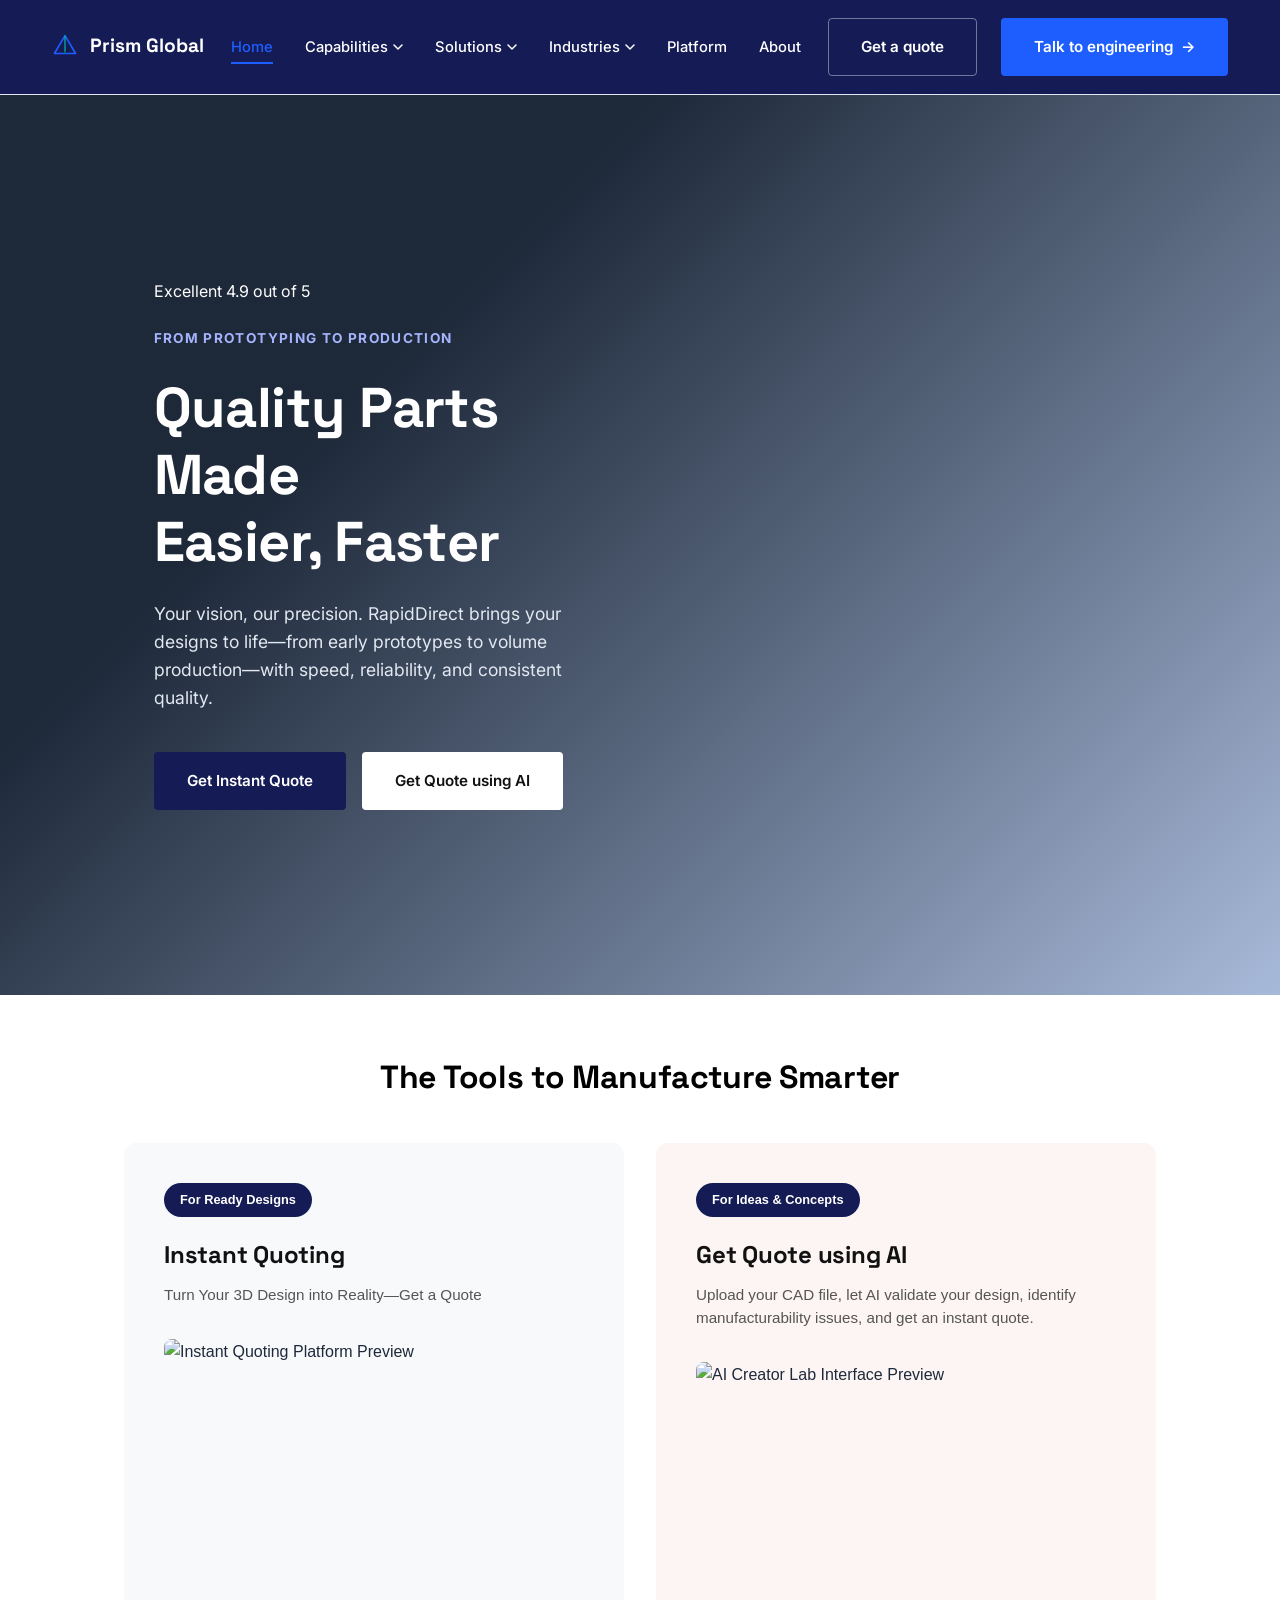
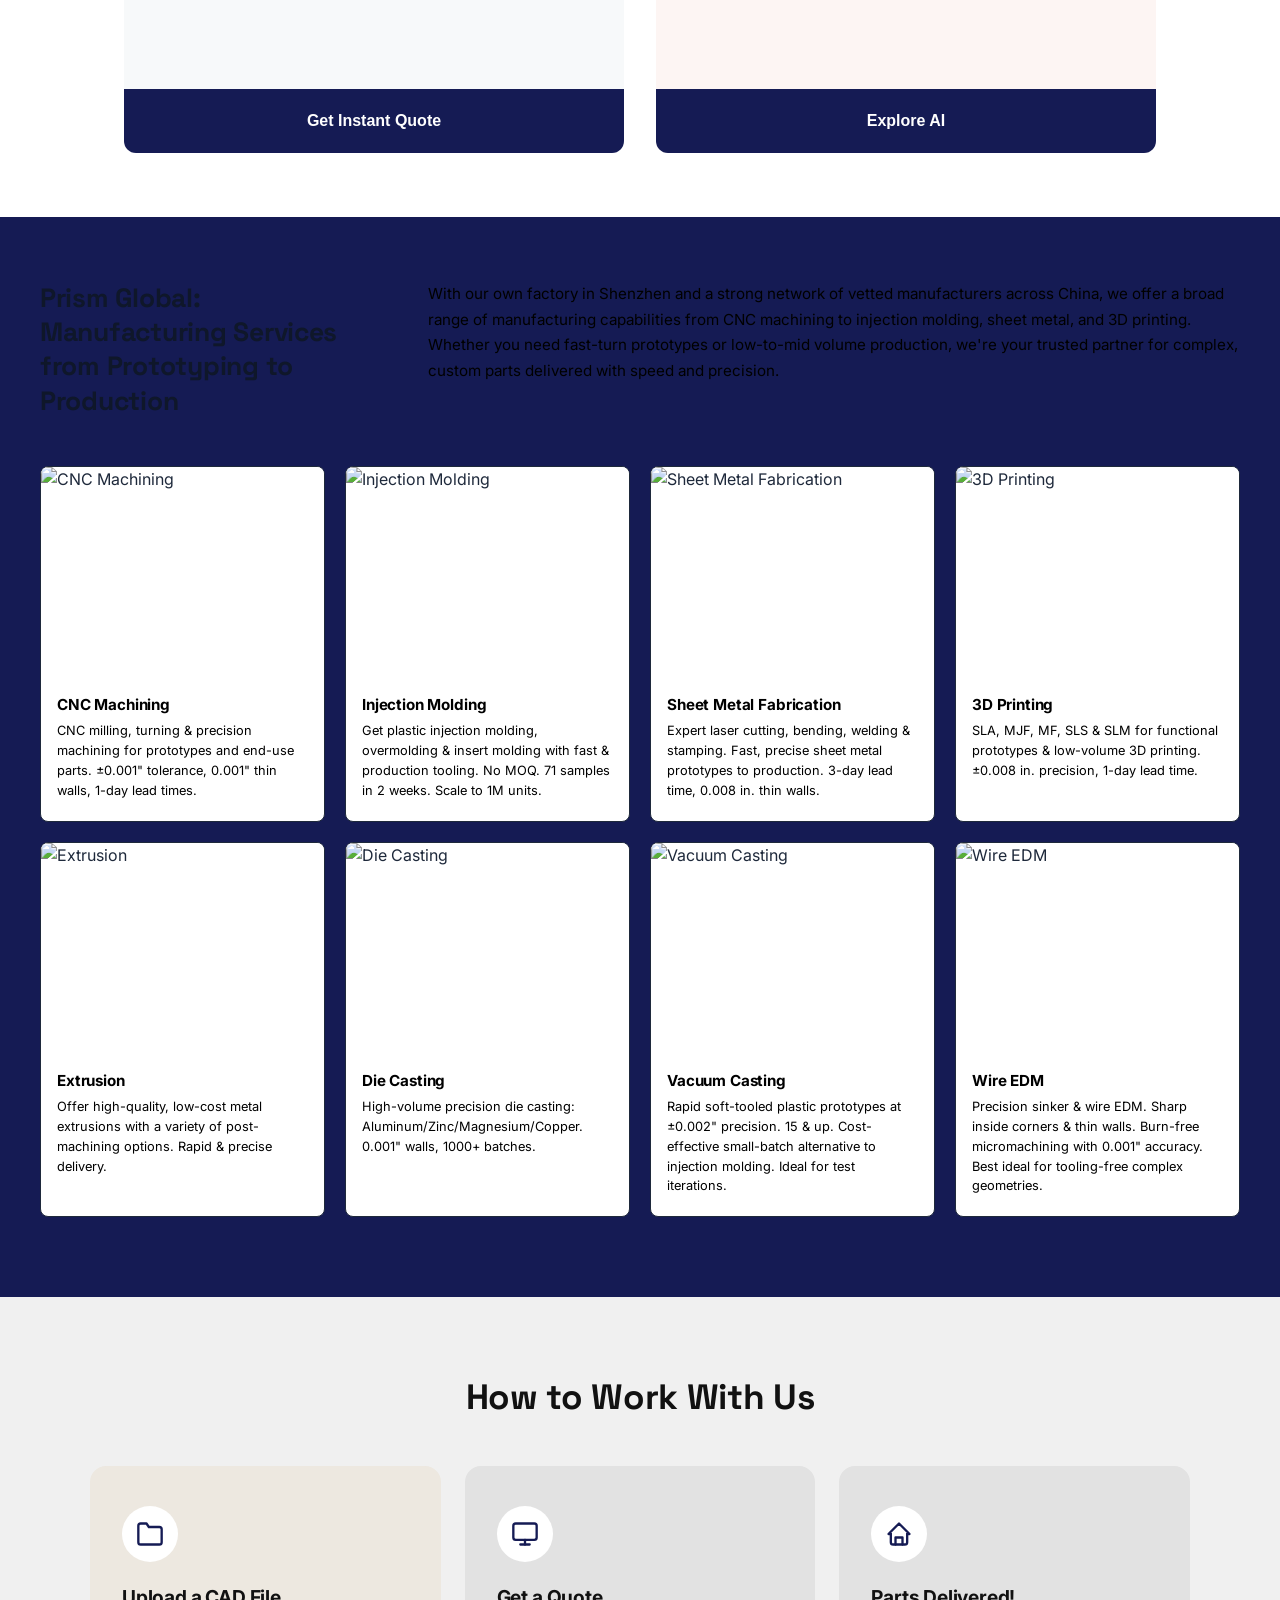
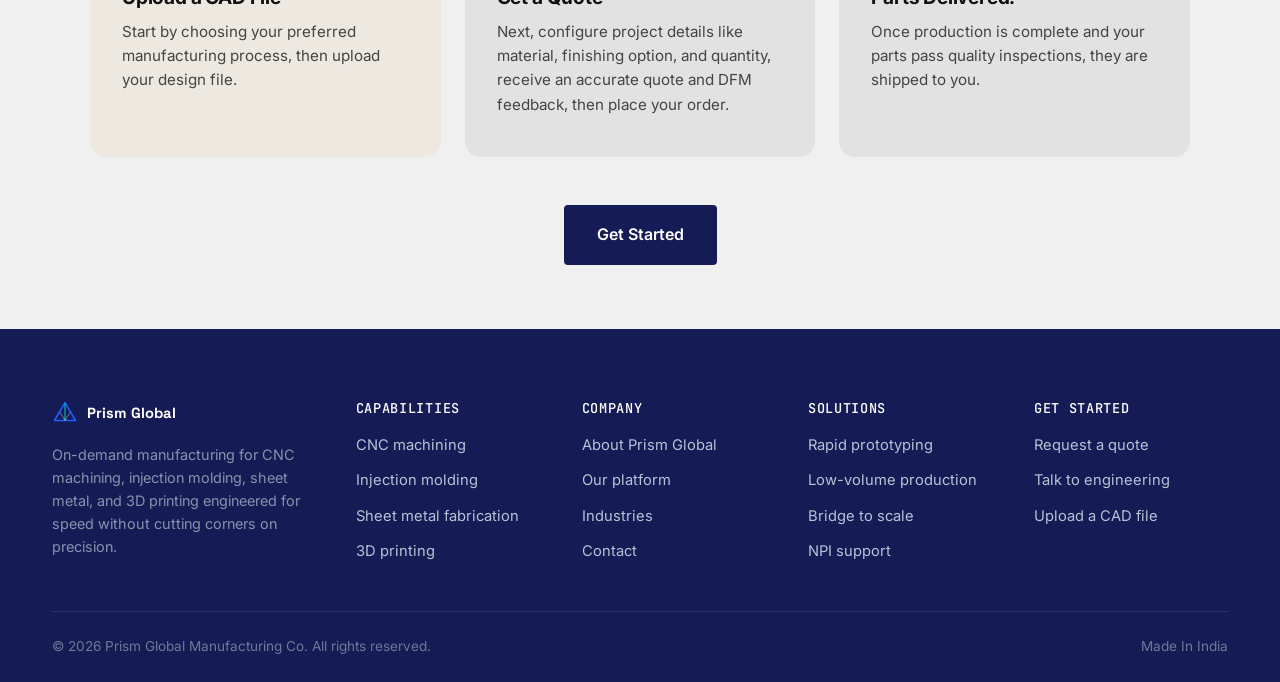
==== commit f1ac8477: "Add files via upload" ====
--- a/index.html
+++ b/index.html
@@ -38,7 +38,7 @@
       <div class="card-content">
         <span class="badge badge-orange">For Ready Designs</span>
         <h3>Instant Quoting</h3>
-        <p>Upload your 3D models and instantly get quoting, DFM, and full production control.</p>
+        <p>Turn Your 3D Design into Reality—Get a Quote</p>
         <div class="card-media">
           <img src="https://encrypted-tbn0.gstatic.com/images?q=tbn:ANd9GcRgZfUYYojzby0oGnDJ-b1IVE3zM86i6EQH5PyQNI6mag&s=10" alt="Instant Quoting Platform Preview">
         </div>
@@ -50,8 +50,8 @@
     <div class="tool-card muted-card">
       <div class="card-content">
         <span class="badge badge-light-orange">For Ideas &amp; Concepts</span>
-        <h3>Get Quote using Ai</h3>
-        <p>Upload your file, and let AI analyse and correct the error and get instant Quote.</p>
+        <h3>Get Quote using AI</h3>
+        <p>Upload your CAD file, let AI validate your design, identify manufacturability issues, and get an instant quote.</p>
         <div class="card-media">
           <img src="https://pros.com/learn/wp-content/uploads/2025/06/ai-price-advantage-unlocking-pricing-efficiency-ai-thumbnail_xffemk-3-1200x720.jpg" height="295" alt="AI Creator Lab Interface Preview">
         </div>
@@ -196,7 +196,7 @@
 
   </div>
   <div class="how-cta">
-    <a href="instant_quote.html" class="btn how-btn">Start Your Instant Quote</a>
+    <a href="instant_quote.html" class="btn how-btn">Get Started</a>
   </div>
 </section>
 
